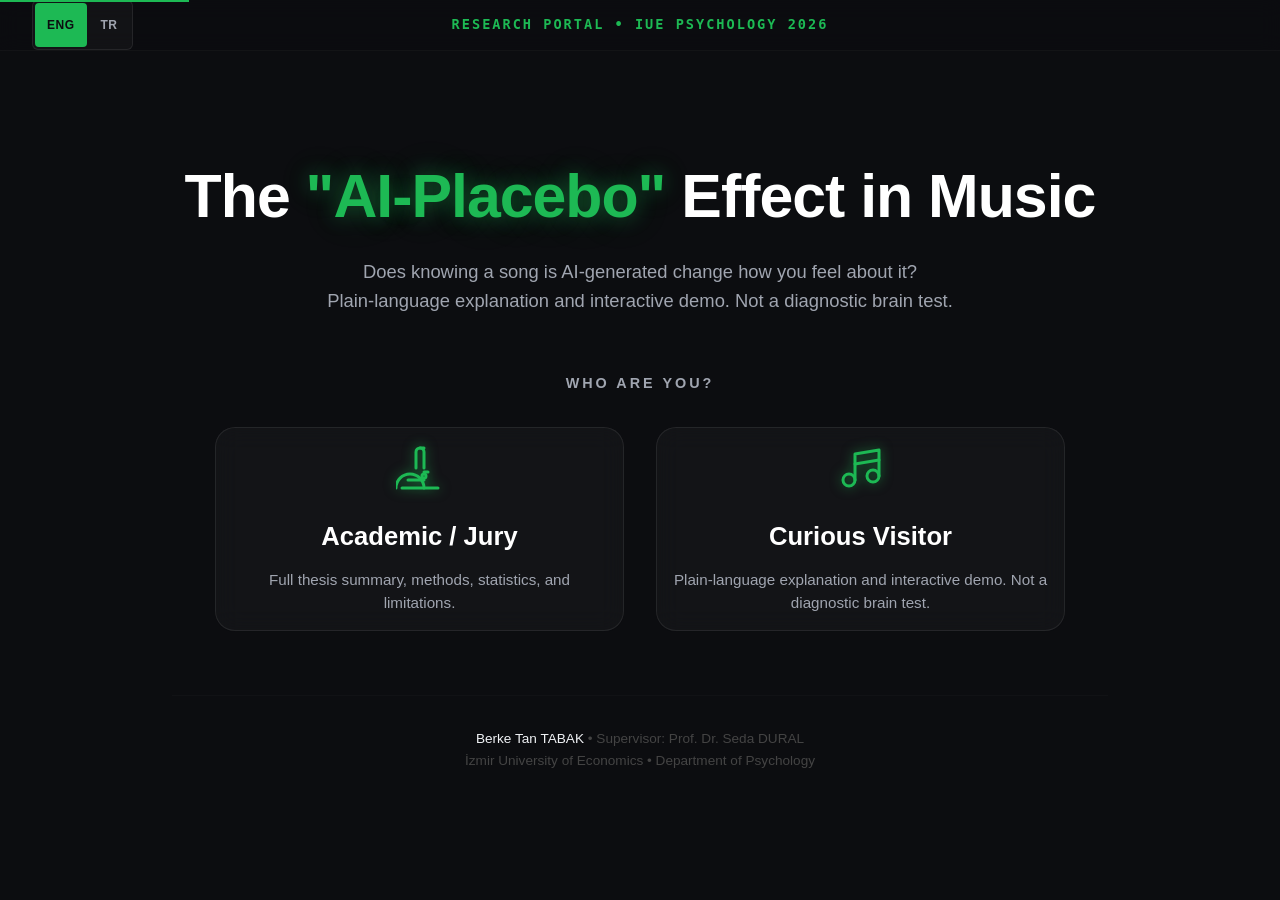
==== index.html @ 13ac05ab "Fix CSP violations and ensure mobile compatibility" ====
<!DOCTYPE html>
<html lang="en">

<head>
    <meta charset="UTF-8">
    <meta name="viewport" content="width=device-width, initial-scale=1.0, maximum-scale=5.0">
    <meta http-equiv="X-UA-Compatible" content="ie=edge">
    <title>Neuro-Cognitive Dynamics of AI Attribution in Music</title>
    <link rel="stylesheet" href="styles.css?v=2.0">
    <link rel="preload" href="/assets/fonts/outfit-900-latin.woff2?v=2" as="font" type="font/woff2" crossorigin>
    <link rel="preload" href="/assets/fonts/inter-400-latin.woff2?v=2" as="font" type="font/woff2" crossorigin>
    <script src="/assets/vendor/chart.umd.js?v=1.6" defer></script>

    <!-- SEO and Social Meta Tags -->
    <meta name="description" content="An interactive exploration of the AI-Placebo effect in music perception. Discover how source attribution biases evaluation using fNIRS and behavioral data.">
    <link rel="canonical" href="https://ai-placebo-poster.vercel.app/">
    
    <!-- Open Graph -->
    <meta property="og:type" content="article">
    <meta property="og:title" content="Neuro-Cognitive Dynamics of AI Attribution in Music">
    <meta property="og:description" content="An interactive exploration of the AI-Placebo effect in music perception. Discover how source attribution biases evaluation using fNIRS and behavioral data.">
    <meta property="og:url" content="https://ai-placebo-poster.vercel.app/">
    <meta property="og:image" content="https://ai-placebo-poster.vercel.app/assets/og-image.png">
    <meta property="og:site_name" content="AI-Placebo Effect">
    <meta property="og:locale" content="en_US">
    <meta property="og:locale:alternate" content="tr_TR">
    
    <!-- Twitter -->
    <meta name="twitter:card" content="summary_large_image">
    <meta name="twitter:title" content="Neuro-Cognitive Dynamics of AI Attribution in Music">
    <meta name="twitter:description" content="An interactive exploration of the AI-Placebo effect in music perception. Discover how source attribution biases evaluation using fNIRS and behavioral data.">
    <meta name="twitter:image" content="https://ai-placebo-poster.vercel.app/assets/og-image.png">
    
    <!-- Theme & Author -->
    <meta name="theme-color" content="#0f1115">
    <meta name="author" content="Berke Tan Tabak">
    
    <!-- Icons & Manifest -->
    <link rel="icon" href="/favicon.ico" sizes="any">
    <link rel="icon" href="/icon-32.png" type="image/png" sizes="32x32">
    <link rel="apple-touch-icon" href="/apple-touch-icon.png">
    <link rel="manifest" href="/manifest.json">
    
    <!-- JSON-LD Structured Data -->
    <script type="application/ld+json">
    {
      "@context": "https://schema.org",
      "@type": "ScholarlyArticle",
      "headline": "Neuro-Cognitive Dynamics of AI Attribution in Music Perception",
      "author": {
        "@type": "Person",
        "name": "Berke Tan Tabak",
        "affiliation": {
          "@type": "Organization",
          "name": "İzmir University of Economics"
        }
      },
      "keywords": "fNIRS, algorithmic aversion, source attribution, prefrontal cortex, cultural essentialism, music perception, placebo effect",
      "abstract": "Generative-AI music systems now match human composers on surface acoustic features, yet listeners systematically devalue music attributed to AI. The present study combines functional near-infrared spectroscopy (fNIRS) with subjective rating measures to isolate the contribution of source labeling from actual acoustic content."
    }
    </script>
</head>

<body>
    <a href="#main-poster" class="skip-link" data-i18n="skip-link">Skip to main content</a>
    <!-- ROLE SELECTION OVERLAY -->
    <div class="role-overlay active" id="roleOverlay" role="dialog" aria-modal="true" aria-labelledby="role-title">
        <header class="landing-header">
            <div class="landing-header-center" id="role-title" data-i18n="portal-badge">RESEARCH PORTAL &bull; IUE PSYCHOLOGY 2026</div>
            <div class="lang-switcher" id="langSwitcher" role="group" aria-label="Language">
                <button class="lang-btn active" id="lang-en" data-action="setLanguage" data-arg="en" aria-pressed="true">ENG</button>
                <button class="lang-btn" id="lang-tr" data-action="setLanguage" data-arg="tr" aria-pressed="false">TR</button>
            </div>
        </header>
        <div class="role-container">
            <h1 class="landing-title" data-i18n="landing-title">The <span class="accent">"AI-Placebo"</span> Effect in Music</h1>
            
            <p class="landing-sub" data-i18n="landing-sub">Does knowing a song is AI-generated change how you feel about it?<br>
            Explore the neuroscience behind music perception and label bias.</p>

            <div class="who-are-you" data-i18n="who-are-you">WHO ARE YOU?</div>

            <div class="role-cards">
                <div class="role-card" role="button" tabindex="0" data-action="selectRole" data-arg="academic">
                    <div class="role-icon">
                        <svg class="role-svg-icon" viewBox="0 0 24 24" fill="none" stroke="currentColor" stroke-width="1.5" stroke-linecap="round" stroke-linejoin="round">
                            <path d="M6 18h8" />
                            <path d="M3 22h18" />
                            <path d="M14 22a7 7 0 1 0-14 0" />
                            <circle cx="14" cy="16" r="1" />
                            <path d="M14 14h2" />
                            <path d="M14 12V4a2 2 0 1 0-4 0v8" />
                            <path d="M12 2h2" />
                        </svg>
                    </div>
                    <h2 data-i18n="role-academic-title">Academic / Jury</h2>
                    <p data-i18n="role-academic-desc">fNIRS preprocessing, LME modeling, Right PFC dynamics, and statistical evidence.</p>
                </div>
                <div class="role-card" role="button" tabindex="0" data-action="selectRole" data-arg="visitor">
                    <div class="role-icon">
                        <svg class="role-svg-icon" viewBox="0 0 24 24" fill="none" stroke="currentColor" stroke-width="1.5" stroke-linecap="round" stroke-linejoin="round">
                            <path d="M9 18V5l12-2v13" />
                            <circle cx="6" cy="18" r="3" />
                            <circle cx="18" cy="16" r="3" />
                            <path d="M9 10l12-2" />
                        </svg>
                    </div>
                    <h2 data-i18n="role-visitor-title">Curious Visitor</h2>
                    <p data-i18n="role-visitor-desc">Plain-language explanation of how AI labels change music ratings. Not a diagnostic brain test.</p>
                </div>
            </div>
            <div class="landing-footer">
                <a href="mailto:berke.tan.tabak@gmail.com" class="footer-email-link">Berke Tan TABAK</a> &bull; <span data-i18n="supervisor">Supervisor: Prof. Dr. Seda DURAL</span><br>
                <span data-i18n="institution">İzmir University of Economics &bull; Department of Psychology</span>
            </div>
        </div>
    </div>



    <div class="poster-container" id="main-poster">
        <button class="exit-poster-btn" data-action="backToLanding" data-i18n-title="btn-close-title" title="Close">
            <svg width="20" height="20" viewBox="0 0 24 24" fill="none" stroke="currentColor" stroke-width="2.5"
                stroke-linecap="round" stroke-linejoin="round">
                <line x1="18" y1="6" x2="6" y2="18"></line>
                <line x1="6" y1="6" x2="18" y2="18"></line>
            </svg>
            <span data-i18n="btn-kapat">CLOSE</span>
        </button>

        <header class="poster-header">
            <div class="header-top-bar u-d-jc-w-mb">
                <div class="logo-area u-fw-fs-ls">
                    <span class="accent">AI</span>-PLACEBO
                </div>
                <div class="header-controls u-d-g-ai">
                    <div class="lang-switcher u-mr">
                        <button class="lang-btn active" data-action="setLanguage" data-arg="en">ENG</button>
                        <button class="lang-btn" data-action="setLanguage" data-arg="tr">TR</button>
                    </div>
                    <div data-action="togglePath" class="path-toggle u-b-br-p-d" role="button" tabindex="0">
                        <span data-i18n="toggle-academic" class="toggle-option academic-option u-p-br-fs-fw">Academic</span>
                        <span data-i18n="toggle-visitor" class="toggle-option visitor-option u-p-br-fs-fw">Visitor</span>
                    </div>
                </div>
            </div>
            <div class="header-content academic-only">
                <div class="institution" data-i18n="institution">İZMİR UNIVERSITY OF ECONOMICS &bull; PSYCHOLOGY 2026</div>
                <h1 class="main-title" data-i18n="poster-main-title">Neuro-Cognitive Dynamics of<br><span class="accent">AI Attribution</span> in Music Perception</h1>
            </div>
        </header>

        <div class="poster-main">
            <!-- LEFT COLUMN -->
            <section class="col-left">


                <!-- VISITOR B1: Landing -->
                <div class="card visitor-only u-ta-b-bc-p">
                    <h2 data-i18n="v-b1-title" class="hero-slogan u-fs-mb-lh">Can you trust your ears? 🎧</h2>
                    <p data-i18n="v-b1-sub" class="hero-sub u-m-fs-clr">Scan to experience the experiment, view full results, and explore the analysis logic.</p>
                    <p class="u-fs-lh-clr-mb-1">
                        <span data-i18n='v-b1-desc'>Imagine someone plays you a beautiful song. They tell you it was written by AI. </span> 
                    </p>
                    <button data-action="openExperienceModal" class="dene-btn u-m">
                        <span class="dene-pulse"></span>
                        <span data-i18n='v-b1-btn'>🎧 TRY THE STUDY YOURSELF</span>
                    </button>
                </div>

                <!-- ACADEMIC: Try Experience (from visitor landing) -->
                <div class="card academic-only last-card-academic u-ta-b-bc-p">
                    <h2 data-i18n="v-b1-title" class="hero-slogan u-fs-mb-lh">Can you trust your ears? 🎧</h2>
                    <p data-i18n="v-b1-sub" class="hero-sub u-m-fs-clr">Scan to experience the experiment, view full results, and explore the analysis logic.</p>
                    <button data-action="openExperienceModal" class="dene-btn u-m">
                        <span class="dene-pulse"></span>
                        <span data-i18n='v-b1-btn'>🎧 TRY THE STUDY YOURSELF</span>
                    </button>
                </div>
                <!-- ACADEMIC: Abstract -->
                <div class="card academic-only last-card-academic">
                    <h2 data-i18n="a-abstract-title">Abstract</h2>
                    <p class="u-fs-lh-ta-clr" data-i18n="a-abstract-text">
                        Generative-AI music systems now match human composers on surface acoustic features, yet listeners systematically devalue music attributed to AI. The neural mechanisms of this attribution bias, and how they interact with culturally rooted musical genres, remain underspecified. The present study combines functional near-infrared spectroscopy (fNIRS) with subjective rating measures to isolate the contribution of source labeling from actual acoustic content. A within-subjects 2 × 2 × 3 factorial design (N = 30 behavioral, n = 13 fNIRS retained) crossed Label (AI/Human) × Producer (AI/Human) × Genre (Arabesque/Blues/Electronic). Participants rated 12 musical excerpts on Emotional Investment, Authenticity, Trust, Liking, and Quality (7-point Likert) while prefrontal cortex hemodynamics were recorded. Results revealed a selective AI-attribution penalty: Human-labeled music received higher Authenticity (η²p = .285), Emotional Investment (η²p = .276), and Quality (η²p = .227) ratings, while Liking remained unaffected (p = .270). The label-by-genre interaction was the largest effect for Trust (η²p = .339), with Arabesque showing the steepest AI penalty (Δ = −1.14) and Electronic exhibiting a reversal (Δ = +1.32; AI label increased trust). fNIRS results showed a tentative right-lateralized pattern: AI-labeled trials produced a higher Right PFC HbO2 peak than Human-labeled trials at the participant level as a trend, with a secondary trial-level LME sensitivity model showing a similar direction. Because only 13 participants were retained after quality control, neural findings are interpreted as exploratory. Findings reframe algorithmic aversion as a culturally moderated phenomenon with detectable neural signatures, supporting genre-AI fit expectation accounts.
                    </p>
                    <p class="u-fs-clr-mt" data-i18n="a-abstract-keywords">
                        <strong>Keywords:</strong> fNIRS, algorithmic aversion, source attribution, prefrontal cortex, cultural essentialism, music perception, placebo effect
                    </p>
                </div>

                <!-- ACADEMIC: Method -->
                <div class="card academic-only last-card-academic">
                    <h2 data-i18n='a-method-title'>Method</h2>
                    <div class="u-fs-lh-clr">
                        <p class="u-mb"><strong class="u-text-white" data-i18n="a-method-p-label">Participants:</strong> <span data-i18n="a-method-p-desc">Participants were 30 Turkish university students aged 18–25 years (13 female, 17 male), recruited through convenience sampling. All reported normal hearing and no neurological diagnosis. Twenty-two participants completed fNIRS recording. After quality control, 13 participants were retained for exploratory fNIRS analyses.</span></p>
                        <p class="u-mb"><strong class="u-text-white" data-i18n="a-method-s-label">Stimuli & Design:</strong> <span data-i18n="a-method-s-desc">12 excerpts (25s) across Arabesque, Blues, Electronic. 2 Human-composed, 2 AI-generated (Suno v5) per genre. Within-subjects 2×2×3 factorial (Label × Producer × Genre).</span></p>
                        <p class="u-mb"><strong class="u-text-white" data-i18n="a-method-pr-label">Procedure:</strong> <span data-i18n="a-method-pr-desc">Each trial began with an unlabeled music excerpt. After 10 seconds, a source label appeared: AI-Generated or Human-Composed. The excerpt continued until 25 seconds. Participants then rated the excerpt on five 7-point Likert scales: Liking, Quality, Trust, Authenticity, and Emotional Investment. A 10-second fixation interval followed each trial.</span></p>
                        <p class="u-mb"><strong class="u-text-white" data-i18n="a-method-m-label">Measures:</strong> <span data-i18n="a-method-m-desc">Behavioral DVs were Liking, Quality, Trust, Authenticity, and Emotional Investment. fNIRS HbO/HbR signals were inspected; inferential analyses focused on HbO2 Peak as the primary neural metric.</span></p>
                        <p><strong class="u-text-white" data-i18n="a-method-pl-label">Preprocessing Pipeline:</strong> <span data-i18n="a-method-pl-desc">fNIRS preprocessing used raw .oxy HbO/HbR files, participant/file quality control, a 4th-order zero-phase Butterworth band-pass filter (0.01–0.2 Hz), local baseline correction using −10 to 0 s before label reveal, and a 4–15 s post-label HRF response window. ROI-level HbO2 peak values were extracted for Right and Left PFC.</span></p>
                    </div>
                    
                    <div class="u-mt-fs-lh-clr">
                        <p class="u-mb" data-i18n="a-method-fnirs-lit">
                            fNIRS preprocessing followed a transparent, literature-informed workflow. Raw .oxy files were inspected for oxygenated and deoxygenated hemoglobin signals (HbO/HbO2 and HbR/Deoxy). Participant and file quality control was applied before inferential analysis. Retained signals were filtered with a 4th-order zero-phase Butterworth band-pass filter from 0.01 to 0.2 Hz to attenuate slow drift and high-frequency physiological/instrumental noise while preserving task-related hemodynamic fluctuations. A local trial-level baseline was computed from the −10 to 0 s interval before label reveal and subtracted from the post-label response. HbO2 Peak was then extracted from a 4–15 s post-label HRF response window for Right and Left PFC ROIs. This window was selected as a literature-informed sensitivity window to capture the delayed hemodynamic response after label onset. Because the retained fNIRS sample was small (n = 13), all neural analyses are reported as exploratory.
                        </p>
                        
                        <details class="u-mb-b-p-br">
                            <summary class="u-c-clr-fw" data-i18n="a-method-q1">Why HbO2 as the primary metric?</summary>
                            <p class="u-mt-pl-bl" data-i18n="a-method-a1">Both HbO/HbO2 and HbR/Deoxy were inspected. Inferential analyses focused on HbO2 Peak because HbO is commonly used in task-based fNIRS and typically shows stronger task-related response amplitude, while HbR was treated as a complementary signal.</p>
                        </details>
                        
                        <details class="u-mb-b-p-br">
                            <summary class="u-c-clr-fw" data-i18n="a-method-q2">Why 0.01–0.2 Hz filtering?</summary>
                            <p class="u-mt-pl-bl" data-i18n="a-method-a2">This band-pass range is commonly used to reduce very slow drift and higher-frequency physiological/instrumental noise while retaining task-related hemodynamic fluctuations.</p>
                        </details>
                        
                        <details class="u-mb-b-p-br">
                            <summary class="u-c-clr-fw" data-i18n="a-method-q3">Why local baseline −10–0 s?</summary>
                            <p class="u-mt-pl-bl" data-i18n="a-method-a3">A local pre-label baseline controls for trial-to-trial drift and captures the participant’s hemodynamic state immediately before the source label appears.</p>
                        </details>
                        
                        <details class="u-mb-b-p-br">
                            <summary class="u-c-clr-fw" data-i18n="a-method-q4">Why 4–15 s HRF window?</summary>
                            <p class="u-mt-pl-bl" data-i18n="a-method-a4">fNIRS hemodynamic responses are delayed relative to stimulus onset. The 4–15 s window was used as a literature-informed sensitivity window to capture the expected rise and peak response after label reveal. It should be reported as exploratory/sensitivity analysis, not as a universal standard.</p>
                        </details>
                    </div>

                    <!-- <div class="download-badges academic-only u-mt-1">
                        <a href="https://github.com/berketanboom/ai-placebo-poster/blob/main/data.csv" target="_blank" rel="noopener" class="dl-badge" data-i18n="raw-data">📄 Raw Data (.csv)</a>
                        <a href="https://github.com/berketanboom/ai-placebo-poster/blob/main/analysis.py" target="_blank" rel="noopener" class="dl-badge" data-i18n="python-script">🐍 Python Script</a>
                        <a href="https://github.com/berketanboom/ai-placebo-poster/blob/main/spss_output.pdf" target="_blank" rel="noopener" class="dl-badge" data-i18n="spss-output">📊 SPSS Output</a>
                    </div> -->
                </div>

                <!-- VISITOR B2: What We Wondered -->
                <div class="card visitor-only last-card-visitor">
                    <h2 data-i18n='v-b2-title'>What We Wondered</h2>
                    <div class="u-mb-1">
                        <h3 class="u-clr-mb-fs-2"><span data-i18n='v-b2-q1'>1. Does the label trick us?</span></h3>
                        <p class="u-fs-clr-2"><span data-i18n='v-b2-a1'>We wondered: if we tell people a song is 'AI-made' or 'Human-made' — but it's actually the same song — would they rate it differently? Spoiler: yes.</span></p>
                    </div>
                    <div class="u-mb-1">
                        <h3 class="u-clr-mb-fs-2"><span data-i18n='v-b2-q2'>2. Does it depend on the music?</span></h3>
                        <p class="u-fs-clr-2"><span data-i18n='v-b2-a2'>Turkish Arabesque feels emotional. Electronic music feels modern. Maybe people forgive AI for making Electronic but not Arabesque? We were right.</span></p>
                    </div>
                    <div>
                        <h3 class="u-clr-mb-fs-2"><span data-i18n='v-b2-q3'>3. Can we see it in the brain?</span></h3>
                        <p class="u-fs-clr-2"><span data-i18n='v-b2-a3'>We used a special light-based brain scanner to watch what happens when people see the word 'AI'. The brain works harder, like it's saying 'wait, is this real?'</span></p>
                    </div>
                </div>
            </section>

            <!-- CENTER COLUMN -->
            <section class="col-center">

                <!-- ACADEMIC: Results & Exploratory -->
                <div class="card academic-only">
                    <h2 data-i18n='a-results-title'>Neural Results</h2>
                    <div class="insight-panel glass-panel u-fd-ai-jc-ta">
                        <div class="u-d-ai-g">
                            <span class="insight-label" data-i18n="a-results-insight-label">"AI" LABEL</span>
                            <span class="insight-arrow">↑</span>
                            <span class="insight-value" data-i18n="a-results-insight-value">Right PFC Peak HbO2</span>
                        </div>
                        <div class="u-mt-fs-clr" data-i18n="a-results-insight-desc">
                            AI labels showed a tentative right-PFC trend, while Left PFC showed no corresponding effect. This pattern suggests possible right-lateralized source-evaluation demand, but remains exploratory due to the small retained fNIRS sample (n = 13).<br>
                            <span class="u-fs-ff">Right PFC Peak HbO2 (µM): AI [0.247], Human [0.193]</span>
                        </div>
                    </div>
                    <div class="chart-container main-chart u-mt-1">
                        <canvas id="heroChart" role="img" aria-label="Right PFC Peak HbO comparison"></canvas>
<div class="visually-hidden">Right PFC HbO peak: AI Label 0.247 µM, Human Label 0.193 µM.</div>
                    </div>
                    
                    <h3 class="u-mt-fs-bb-pb"><span data-i18n='a-explore-title'>Exploratory Findings</span></h3>
                    
                    <ul class="u-fs-lh-clr-pl">
                        <li class="u-mb-0-5">Yücel et al. (2021) for fNIRS reporting best practices</li>
                        <li class="u-mb-0-5">Pinti et al. (2019) for transparent preprocessing/reporting of fNIRS pipelines</li>
                        <li class="u-mb-0-5">Hocke et al. (2018) for common fNIRS filtering practices</li>
                        <li class="u-mb-0-5">Brigadoi et al. (2014) for motion artifacts and preprocessing concerns</li>
                        <li class="u-mb-0-5">Fishburn et al. (2014) for HbO sensitivity in cognitive/task-based fNIRS</li>
                        <li class="u-mb-0-5">Holper et al. (2022) for PFC/fNIRS relevance to trust/source evaluation contexts</li>
                        <li class="u-mb-0-5">Zhang et al. (2025) for AI-label evaluative bias/neural context if already used in the thesis/poster</li>
                    </ul>

                </div>

                
                <!-- ACADEMIC: Exploratory Behavioral Findings -->
                <div class="card academic-only">
                    <h2 data-i18n="a-explore-beh-title">Exploratory Behavioral Findings</h2>
                    <p class="u-fs-lh-mb-clr" data-i18n="a-explore-beh-subtitle">
                        Beyond the main label effects, the behavioral data suggested several genre- and dimension-specific patterns.
                    </p>
                    
                    <h3 class="u-clr-mb-fs-1" data-i18n="a-explore-beh-1-title">1. Trust was the most label-sensitive judgment</h3>
                    <p class="u-fs-clr-mb-2" data-i18n="a-explore-beh-1-text">
                        Among the rating dimensions, Trust appeared especially sensitive to source labeling. AI labels reduced trust more strongly than basic liking, suggesting that AI attribution primarily affects perceived agency and reliability rather than simple enjoyment. Trust showed a strong label-related effect, η²p = .339, p < .001.
                    </p>
 
                    <h3 class="u-clr-mb-fs-1" data-i18n="a-explore-beh-2-title">2. The AI penalty was selective, not global</h3>
                    <p class="u-fs-clr-mb-2" data-i18n="a-explore-beh-2-text">
                        Participants did not simply dislike AI-labeled music across all dimensions. The AI label mainly affected higher-order judgments such as Trust, Authenticity, Quality, and Emotional Investment, while Liking was comparatively more preserved.
                    </p>

                    <h3 class="u-clr-mb-fs-1" data-i18n="a-explore-beh-3-title">3. Genre changed the meaning of the AI label</h3>
                    <p class="u-fs-clr-mb-2" data-i18n="a-explore-beh-3-text">
                        The effect of the AI label depended on genre. Arabesque showed a stronger AI-label penalty, Blues appeared more label-invariant or weaker, and Electronic music showed a weaker or partially reversed AI penalty, consistent with genre-label congruency. Trust (Human − AI): Arabesque +1.14, Blues +0.10, Electronic −1.32. This suggests that AI attribution is not a universal bias; it depends on whether the label fits the cultural and acoustic expectations of the genre.
                    </p>

                    <h3 class="u-clr-mb-fs-1" data-i18n="a-explore-beh-4-title">4. Arabesque showed cultural sensitivity to AI labeling</h3>
                    <p class="u-fs-clr-mb-2" data-i18n="a-explore-beh-4-text">
                        Arabesque appeared especially sensitive to AI labeling. Because it is culturally and emotionally loaded, the AI label may have conflicted with expectations of human expression, lived experience, and cultural authenticity.
                    </p>

                    <h3 class="u-clr-mb-fs-1" data-i18n="a-explore-beh-5-title">5. Electronic music showed possible label congruency</h3>
                    <p class="u-fs-clr-mb-2" data-i18n="a-explore-beh-5-text">
                        Electronic music showed a weaker or partially reversed AI penalty. This may reflect genre-label congruency: listeners may perceive algorithmic or technological production as more compatible with electronic music than with culturally rooted acoustic genres.
                    </p>

                    <h3 class="u-clr-mb-fs-1" data-i18n="a-explore-beh-6-title">6. Actual producer and displayed label came apart</h3>
                    <p class="u-fs-clr-mb-2" data-i18n="a-explore-beh-6-text">
                        The design separated what the track actually was from what participants were told it was. This allowed the study to test whether evaluation followed the sound itself or the source attribution attached to it. The displayed source label was manipulated independently of actual producer.
                    </p>

                    <h3 class="u-clr-mb-fs-1" data-i18n="a-explore-beh-7-title">7. Liking and authenticity dissociated</h3>
                    <p class="u-fs-clr-mb-2" data-i18n="a-explore-beh-7-text">
                        One of the most important behavioral patterns was the dissociation between liking and authenticity. Participants could still like a piece of music while rating it as less authentic, less trustworthy, or less emotionally meaningful when it carried an AI label. This suggests that AI-label bias targets perceived human intention more than immediate pleasure.
                    </p>
                </div>

                <!-- ACADEMIC: References -->
                <div class="card academic-only">
                    <h2 data-i18n='a-references-title'>References</h2>
                    <ul class="u-fs-lh-clr-pl">
                        <li class="u-mb-0-5">Agbangla, N. F. et al. (2022). HRF window standards in fNIRS.</li>
                        <li class="u-mb-0-5">Bhatt, M. et al. (2020). Scalp Coupling Index Methodology.</li>
                        <li class="u-mb-0-5">Dietvorst, B. J. et al. (2015). Overcoming algorithmic aversion.</li>
                        <li class="u-mb-0-5">Pollonini, L. et al. (2014). SCI evaluation in continuous-wave fNIRS.</li>
                        <li>Shank, D. B. et al. (2023). Source attribution in AI art.</li>
                    </ul>
                    <a href="sources.html" class="u-d-p-b-b" data-i18n="full-bibliography">📚 Full Bibliography</a>
                </div>




                <!-- VISITOR B3: What We Found -->
                <div class="card visitor-only">
                    <h2 data-i18n='v-b3-title'>What We Found</h2>
                    <div class="u-mb-1">
                        <h3 class="u-fs"><span data-i18n='v-b3-1'>🎵 People don't dislike AI music</span></h3>
                        <p class="u-fs-clr-2"><span data-i18n='v-b3-1d'>Listeners enjoyed AI-labeled music just as much. But they said it felt less 'authentic' and 'soulful' — even when it was the exact same song. The label changes what we believe, not what we feel.</span></p>
                    </div>
                    <div class="u-mb-1">
                        <h3 class="u-fs"><span data-i18n='v-b3-2'>🇹🇷 Arabesque protects itself</span></h3>
                        <p class="u-fs-clr-2"><span data-i18n='v-b3-2d'>When we slapped an 'AI' label on Arabesque, people punished it hardest. It feels like a betrayal of something cultural and human.</span></p>
                    </div>
                    <div class="u-mb-1">
                        <h3 class="u-fs"><span data-i18n='v-b3-3'>🤖 Electronic music does the opposite</span></h3>
                        <p class="u-fs-clr-2"><span data-i18n='v-b3-3d'>In Electronic music, the 'AI' label actually INCREASED trust. People expected AI to make electronic music, so it made sense.</span></p>
                    </div>
                    <div class="u-mb-1">
                        <h3 class="u-fs"><span data-i18n='v-b3-4'>🧠 Preliminary fNIRS pattern</span></h3>
                        <p class="u-fs-clr-2"><span data-i18n='v-b3-4d'>The moment you see the 'AI' word, the right side of your prefrontal cortex showed a higher HbO2 response pattern — like you're switching into critical-thinking mode.</span></p>
                    </div>
                    <div>
                        <h3 class="u-fs"><span data-i18n='v-b3-5'>🎭 The label is powerful</span></h3>
                        <p class="u-fs-clr-2"><span data-i18n='v-b3-5d'>Across all genres, the source label was the biggest factor in how people rated the music. The actual quality of the music almost didn't matter.</span></p>
                    </div>
                </div>

                
                <!-- VISITOR B5: What Else Did We Notice -->
                <div class="card visitor-only">
                    <h2 data-i18n="v-what-else-title">What Else Did We Notice?</h2>
                    <p class="u-fs-lh-clr-mb-2" data-i18n="v-what-else-subtitle">
                        The biggest surprise was that people did not simply dislike AI music. Instead, the AI label changed specific judgments. People were more likely to question whether the music felt trustworthy, authentic, high-quality, or emotionally meaningful. Liking was more protected.
                    </p>
                    <div class="u-mb-1">
                        <h3 class="u-fs-clr-1"><span data-i18n="v-what-else-1-title">Trust changed most</span></h3>
                        <p class="u-fs-clr-2"><span data-i18n="v-what-else-1-text">AI labels mainly affected whether people trusted the music as meaningful or reliable.</span></p>
                    </div>
                    <div class="u-mb-1">
                        <h3 class="u-fs-clr-1"><span data-i18n="v-what-else-2-title">Genre mattered</span></h3>
                        <p class="u-fs-clr-2"><span data-i18n="v-what-else-2-text">Arabesque was more sensitive to AI labeling, while Electronic music sometimes made the AI label feel more fitting.</span></p>
                    </div>
                    <div class="u-mb-1">
                        <h3 class="u-fs-clr-1"><span data-i18n="v-what-else-3-title">Liking is not the whole story</span></h3>
                        <p class="u-fs-clr-2"><span data-i18n="v-what-else-3-text">People can enjoy a song while still judging it as less authentic or less emotionally human.</span></p>
                    </div>
                    <p class="u-fs-fs-clr" data-i18n="v-what-else-disclaimer">
                        These are behavioral patterns from the study sample. They do not mean every listener reacts the same way.
                    </p>
                </div>

                <!-- VISITOR B4: How We Did It -->
                <div class="card visitor-only last-card-visitor">
                    <h2 data-i18n='v-b4-title'>How We Did It</h2>
                    <div class="timeline u-mt-1">
                        <div class="tl-item"><span class="tl-time u-w-ta-1">🎧</span><span class="tl-desc"><span data-i18n='v-b4-1'>We invited 30 university students to wear a special headband</span></span></div>
                        <div class="tl-item"><span class="tl-time u-w-ta-1">🎵</span><span class="tl-desc"><span data-i18n='v-b4-2'>They listened to 12 short songs (Arabesque, Blues, Electronic)</span></span></div>
                        <div class="tl-item"><span class="tl-time u-w-ta-1">🏷️</span><span class="tl-desc"><span data-i18n='v-b4-3'>Each song got labeled "AI-Made" or "Human-Made" — sometimes truthfully, sometimes lying!</span></span></div>
                        <div class="tl-item"><span class="tl-time u-w-ta-1">⭐</span><span class="tl-desc"><span data-i18n='v-b4-4'>They rated each song on feelings: how authentic, trustworthy, and good</span></span></div>
                        <div class="tl-item"><span class="tl-time u-w-ta-1">🧠</span><span class="tl-desc"><span data-i18n='v-b4-5'>The headband used safe light beams to watch their brains while they decided</span></span></div>
                    </div>
                </div>
            </section>

            <!-- RIGHT COLUMN -->
            <section class="col-right">
                <!-- ACADEMIC: Discussion & <span data-i18n='a-limits-title'>Limitations</span> -->
                <div class="card academic-only">
                    <h2 data-i18n='a-discussion-title'>Discussion</h2>
                    <p class="u-fs-lh-mb-clr" data-i18n="a-discussion-text">
                        Our data suggests that human perception of art is heavily mediated by mental models held about the creator. The AI label acts as a 'distrust cue', increasing evaluative effort in the right prefrontal cortex. The Trust reversal in Electronic music specifically highlights that algorithmic aversion is not uniform, but heavily dependent on genre-AI fit expectations.
                    </p>
                    <h3 class="u-fs-bb-pb-mb"><span data-i18n='a-limits-title'>Limitations</span></h3>
                    <ol class="u-fs-lh-pl-clr">
                        <li class="u-mb-0-5" data-i18n="a-limit-1">This study was NOT pre-registered.</li>
                        <li class="u-mb-0-5" data-i18n="a-limit-2">fNIRS sample size (n=13) limits statistical power. Neural findings are exploratory.</li>
                        <li class="u-mb-0-5" data-i18n="a-limit-3">One-tailed tests used for directional neural hypotheses.</li>
                        <li class="u-mb-0-5" data-i18n="a-limit-4">Belief in stated source was inferred rather than assessed per trial.</li>
                        <li class="u-mb-0-5" data-i18n="a-limit-5">Sample restricted to Turkish university students.</li>
                        <li data-i18n="a-limit-6">2 Hz fNIRS sampling constrained cardiac-band SCI computation.</li>
                    </ol>
                </div>

                <!-- ACADEMIC: fNIRS Analysis Logic & Literature Basis -->
                <div class="card academic-only">
                    <h2 data-i18n="a-materials-title">fNIRS Analysis Logic & Literature Basis</h2>
                    <p class="u-fs-lh-clr-mb">
                        <span data-i18n="a-materials-intro">This section explains the logic behind the fNIRS preprocessing and analysis choices. It is included for transparency and methodological clarity; no analysis scripts are provided on this website. The fNIRS results remain exploratory.</span>
                    </p>

                    <h3 class="u-fs-bb-pb-mb-1" data-i18n="a-materials-qa1-t">A. What was analyzed?</h3>
                    <p class="u-fs-lh-clr-1">
                        <span data-i18n="a-materials-qa1-a">Raw fNIRS exports were inspected for oxygenated and deoxygenated hemoglobin signals (HbO/HbO2 and HbR/Deoxy). The primary neural summary focused on HbO2 Peak in Right and Left PFC ROIs because HbO is commonly used in task-based fNIRS and often shows stronger task-related response amplitude.</span>
                    </p>

                    <h3 class="u-fs-bb-pb-mb-1" data-i18n="a-materials-qa2-t">B. How was the signal cleaned?</h3>
                    <p class="u-fs-lh-clr-1">
                        <span data-i18n="a-materials-qa2-a">Signals were filtered using a 4th-order zero-phase Butterworth band-pass filter from 0.01 to 0.2 Hz to reduce slow drift and higher-frequency physiological/instrumental noise while preserving task-related hemodynamic fluctuations.</span>
                    </p>

                    <h3 class="u-fs-bb-pb-mb-1" data-i18n="a-materials-qa3-t">C. How was baseline handled?</h3>
                    <p class="u-fs-lh-clr-1">
                        <span data-i18n="a-materials-qa3-a">A local trial-level baseline was defined as the −10 to 0 s interval before label reveal. This local pre-label baseline captures the participant’s hemodynamic state immediately before the source attribution appears and helps control trial-to-trial drift.</span>
                    </p>

                    <h3 class="u-fs-bb-pb-mb-1" data-i18n="a-materials-qa4-t">D. How was the response quantified?</h3>
                    <p class="u-fs-lh-clr-1">
                        <span data-i18n="a-materials-qa4-a">After label reveal, HbO2 Peak was extracted from a literature-informed post-label HRF response window for each trial and ROI. The analysis focused on Right PFC and Left PFC to test whether the AI-label pattern was right-lateralized.</span>
                    </p>

                    <h3 class="u-fs-bb-pb-mb-1" data-i18n="a-materials-qa5-t">E. How were conditions compared?</h3>
                    <p class="u-fs-lh-clr-1">
                        <span data-i18n="a-materials-qa5-a">For each participant, AI-labeled and Human-labeled trials were averaged separately. AI − Human difference scores were tested at the participant level. The printed poster additionally reports a secondary trial-level LME sensitivity model with participant as a random intercept.</span>
                    </p>

                    <h3 class="u-fs-bb-pb-mb-1" data-i18n="a-materials-qa6-t">F. Why is this exploratory?</h3>
                    <p class="u-fs-lh-clr-1">
                        <span data-i18n="a-materials-qa6-a">The retained fNIRS sample was small (n = 13) and participant/channel exclusion was substantial. Therefore, fNIRS findings are interpreted as preliminary neural evidence and require replication. Behavioral findings from the full N = 30 sample are the stronger evidence in this thesis.</span>
                    </p>
                </div>


                <!-- VISITOR B6: Why This Matters -->
                <div class="card visitor-only last-card-visitor">
                    <h2 data-i18n='v-b6-title'>Why This Matters</h2>
                    <div class="u-mb-1">
                        <strong class="u-clr-d-mb"><span data-i18n='v-b6-1'>🎶 Music platforms have a problem:</span></strong>
                        <span class="u-clr-fs-lh-d"><span data-i18n='v-b6-1d'>Spotify, Apple Music, and others are filling up with AI-made music. When they start telling you (because of new laws), your favorite songs might suddenly feel different — even though they sound the same.</span></span>
                    </div>
                    <div class="u-mb-1">
                        <strong class="u-clr-d-mb"><span data-i18n='v-b6-2'>🌍 Your culture shapes what you trust:</span></strong>
                        <span class="u-clr-fs-lh-d"><span data-i18n='v-b6-2d'>The 'AI' label hurts more when it touches music tied to who you are. This isn't just about music — it's about anything cultural: art, writing, food, traditions.</span></span>
                    </div>
                    <div>
                        <strong class="u-clr-d-mb"><span data-i18n='v-b6-3'>🧬 Your brain has a built-in AI filter:</span></strong>
                        <span class="u-clr-fs-lh-d"><span data-i18n='v-b6-3d'>Without you knowing it, your brain reacts to the word 'AI' before you've even finished forming an opinion. This 'top-down' filtering shapes what you experience.</span></span>
                    </div>
                </div>
            </section>
        </div> <!-- Close poster-main -->

        <!-- ACADEMIC: Hypotheses & Results (Full Width) -->
        <div class="card academic-only full-width">
            <h2 data-i18n="a-hyp-title">Hypotheses & Results</h2>
            <div class="hypotheses-grid">
                <div class="hyp-item">
                    <strong class="u-clr-1" data-i18n="a-h1-label">H1 — Neural Source Expectancy [PARTIAL]</strong><br>
                    <em class="u-clr-2" data-i18n="a-h1-pred">Prediction: AI-labeled music will evoke greater HbO activation in prefrontal cortex than Human-labeled music.</em><br>
                    <em class="u-clr-2" data-i18n="a-h1-res">Result: Right PFC Peak HbO2: AI = 0.247 µM, Human = 0.193 µM, Δ = +0.055 µM. Paired t(12) = 1.60, p₁ = .068 (one-tailed). LME: β = 0.058, SE = 0.027, p₁ = .047.</em>
                </div>
                <div class="hyp-item">
                    <strong class="u-clr-1" data-i18n="a-h2-label">H2 — Behavioral Labeling Effect [CONFIRMED]</strong><br>
                    <em class="u-clr-2" data-i18n="a-h2-pred">Prediction: Human-labeled music will receive higher Authenticity, Quality, and Emotional Investment ratings.</em><br>
                    <em class="u-clr-2" data-i18n="a-h2-res">Results: EI: F(1,29) = 11.07, p = .002, η²p = .276. Auth: F(1,29) = 11.55, p = .002, η²p = .285. Quality: F(1,29) = 8.49, p = .007, η²p = .227.</em>
                </div>
                <div class="hyp-item">
                    <strong class="u-clr-1" data-i18n="a-h3-label">H3 — Placebo Mask [PARTIAL]</strong><br>
                    <em class="u-clr-2" data-i18n="a-h3-pred">Prediction: AI-generated music presented under Human label will receive higher ratings.</em><br>
                    <em class="u-clr-2" data-i18n="a-h3-res">Results: Emotional Investment: F(1,29) = 4.23, p = .049, η²p = .127.</em>
                </div>
                <div class="hyp-item">
                    <strong class="u-clr-1" data-i18n="a-h5-label">H5 — Genre Baseline [CONFIRMED]</strong><br>
                    <em class="u-clr-2" data-i18n="a-h5-pred">Prediction: Electronic music will receive lower Auth and EI ratings than Arabesque or Blues.</em><br>
                    <em class="u-clr-2" data-i18n="a-h5-res">Results: Auth F(2,58) = 11.81, p < .001. EI F(2,58) = 41.18, p < .001 (Largest single effect).</em>
                </div>
                <div class="hyp-item">
                    <strong class="u-clr-1" data-i18n="a-h6-label">H6 — Cultural Essentialism in Arabesque [CONFIRMED]</strong><br>
                    <em class="u-clr-2" data-i18n="a-h6-pred">Prediction: Arabesque will score highest under Human label but show largest AI penalty.</em><br>
                    <em class="u-clr-2" data-i18n="a-h6-res">Results: Label × Genre on EI: F(2,58) = 3.42, p = .039. AI penalty: ΔEI = −0.88.</em>
                </div>
                <div class="hyp-item">
                    <strong class="u-clr-1" data-i18n="a-h7-label">H7 — Acoustic Trust Gap [CONFIRMED with Reversal]</strong><br>
                    <em class="u-clr-2" data-i18n="a-h7-pred">Prediction: Trust gap (Human − AI) will be larger in acoustic genres than Electronic.</em><br>
                    <em class="u-clr-2" data-i18n="a-h7-res">Results: Label × Genre on Trust: F(2,58) = 14.86, p < .001. Arabesque +1.14. Electronic −1.32 (REVERSAL: AI label increased trust).</em>
                </div>
            </div>
        </div>

        <footer class="poster-footer u-d-fd-ai-jc">
            <!-- VISITOR FOOTER -->
            <div class="footer-col visitor-only u-w-ta">
                <p class="u-clr-fs-mb-3"><span data-i18n='v-footer-switch'>Want the full nerd version?</span> <a href="#" data-action="togglePath" class="u-clr-td" role="button" tabindex="0"><span data-i18n='v-footer-btn'>&rarr; Switch to Academic View</span></a></p>
                <p class="u-clr-fs"><span data-i18n='v-footer-feedback'>Have feedback or questions? &rarr;</span> <a href="mailto:berke.tan.tabak@gmail.com" class="u-clr-td"><span data-i18n='v-footer-email'>Email BERKE</span></a></p>
            </div>
        </footer>
    </div>

    <!-- EXPERIMENT OVERLAY -->
    <div class="exp-overlay" id="expOverlay">
        <button class="exp-close" data-action="closeExperience" data-i18n="btn-kapat">CLOSE</button>
        
        <div class="exp-content">
            <!-- STAGE 1: Intro -->
            <div class="exp-stage" id="stage1">
                <div class="exp-stage-inner">
                    <p class="exp-eyebrow" data-i18n="exp-eyebrow-start">EXPERIENCE THE EFFECT</p>
                    <h2 class="exp-title" data-i18n="exp-title-start">The AI-Placebo Quiz</h2>
                    <p class="exp-desc" data-i18n="exp-desc-start">Listen to 4 tracks. We will tell you if they are AI or Human. Rate them, and we will reveal the TRUTH at the end.</p>
                    
                    <div class="exp-genre-grid">
                        <button class="genre-btn" data-action="setGenre" data-arg="ara">
                            <span class="genre-icon">🎻</span>
                            <h3 class="genre-name" data-i18n="genre-ara-name">Arabesque</h3>
                            <p class="genre-sub" data-i18n="genre-ara-desc">Emotional Intensity</p>
                        </button>
                        <button class="genre-btn" data-action="setGenre" data-arg="blues">
                            <span class="genre-icon">🎸</span>
                            <h3 class="genre-name" data-i18n="genre-blues-name">Blues</h3>
                            <p class="genre-sub" data-i18n="genre-blues-desc">Melodic Aesthetics</p>
                        </button>
                        <button class="genre-btn" data-action="setGenre" data-arg="elec">
                            <span class="genre-icon">🎧</span>
                            <h3 class="genre-name" data-i18n="genre-elec-name">Electronic</h3>
                            <p class="genre-sub" data-i18n="genre-elec-desc">Technological Structure</p>
                        </button>
                    </div>
                </div>
            </div>

            <!-- STAGE 2: Listening -->
            <div id="stage2" class="exp-stage u-d">
                <div class="exp-stage-inner">
                    <p class="exp-eyebrow" id="quiz-progress" data-i18n="exp-parca">TRACK 1 / 4</p>
                    <h2 class="exp-title" id="quiz-label-title" aria-live="polite">Loading...</h2>
                    
                    <div class="exp-eq">
                        <div class="eq-bar"></div><div class="eq-bar"></div><div class="eq-bar"></div>
                        <div class="eq-bar"></div><div class="eq-bar"></div><div class="eq-bar"></div>
                        <div class="eq-bar"></div><div class="eq-bar"></div><div class="eq-bar"></div>
                    </div>

                    <div class="audio-control-panel u-m-d-fd-ai">
                        <button id="quizPlayBtn" data-action="toggleQuizAudio" class="quiz-play-btn u-b-clr-b-w">
                            <!-- Pause SVG by default -->
                            <svg id="playBtnIcon" width="24" height="24" viewBox="0 0 24 24" fill="currentColor">
                                <path d="M6 19h4V5H6v14zm8-14v14h4V5h-4z"/>
                            </svg>
                        </button>
                        <span id="quizAudioStatus" class="u-fs-clr-fw" data-i18n="audio-playing">Playing...</span>
                    </div>

                    <div class="survey-form" id="surveyForm">
                        <div class="survey-q">
                            <label data-i18n="exp-originality">1. How original did this track feel?</label>
                            <div class="likert-scale" id="q1">
                                <span data-action="selectLikert" data-arg="q1,1" role="radio" aria-checked="false" tabindex="0">1</span><span data-action="selectLikert" data-arg="q1,2" role="radio" aria-checked="false" tabindex="0">2</span><span data-action="selectLikert" data-arg="q1,3" role="radio" aria-checked="false" tabindex="0">3</span><span data-action="selectLikert" data-arg="q1,4" role="radio" aria-checked="false" tabindex="0">4</span><span data-action="selectLikert" data-arg="q1,5" role="radio" aria-checked="false" tabindex="0">5</span><span data-action="selectLikert" data-arg="q1,6" role="radio" aria-checked="false" tabindex="0">6</span><span data-action="selectLikert" data-arg="q1,7" role="radio" aria-checked="false" tabindex="0">7</span>
                            </div>
                        </div>
                        <div class="survey-q">
                            <label data-i18n="exp-ei">2. How much emotion do you think the producer put into this song?</label>
                            <div class="likert-scale" id="q2">
                                <span data-action="selectLikert" data-arg="q2,1" role="radio" aria-checked="false" tabindex="0">1</span><span data-action="selectLikert" data-arg="q2,2" role="radio" aria-checked="false" tabindex="0">2</span><span data-action="selectLikert" data-arg="q2,3" role="radio" aria-checked="false" tabindex="0">3</span><span data-action="selectLikert" data-arg="q2,4" role="radio" aria-checked="false" tabindex="0">4</span><span data-action="selectLikert" data-arg="q2,5" role="radio" aria-checked="false" tabindex="0">5</span><span data-action="selectLikert" data-arg="q2,6" role="radio" aria-checked="false" tabindex="0">6</span><span data-action="selectLikert" data-arg="q2,7" role="radio" aria-checked="false" tabindex="0">7</span>
                            </div>
                        </div>
                        <div class="survey-q">
                            <label data-i18n="exp-quality">3. How would you rate the technical quality?</label>
                            <div class="likert-scale" id="q3">
                                <span data-action="selectLikert" data-arg="q3,1" role="radio" aria-checked="false" tabindex="0">1</span><span data-action="selectLikert" data-arg="q3,2" role="radio" aria-checked="false" tabindex="0">2</span><span data-action="selectLikert" data-arg="q3,3" role="radio" aria-checked="false" tabindex="0">3</span><span data-action="selectLikert" data-arg="q3,4" role="radio" aria-checked="false" tabindex="0">4</span><span data-action="selectLikert" data-arg="q3,5" role="radio" aria-checked="false" tabindex="0">5</span><span data-action="selectLikert" data-arg="q3,6" role="radio" aria-checked="false" tabindex="0">6</span><span data-action="selectLikert" data-arg="q3,7" role="radio" aria-checked="false" tabindex="0">7</span>
                            </div>
                        </div>
                        <button class="exp-next-btn" id="nextSongBtn" data-action="nextQuizSong" data-i18n="exp-next-song">Next Track &rarr;</button>
                    </div>
                </div>
            </div>

            <!-- STAGE 3: Reveal -->
            <div id="stage3" class="exp-stage u-d">
                <div class="exp-stage-inner">
                    <p class="exp-eyebrow" data-i18n="exp-reveal-eyebrow">THE TRUTH REVEALED</p>
                    <h2 class="exp-title" id="revealTitle" aria-live="polite" data-i18n="exp-reveal-title">🎉 Surprise!</h2>
                    <div class="exp-reveal-box" id="expRevealBox">
                        <p class="exp-reveal-text" id="expRevealText" data-i18n="exp-reveal-lead">Loading...</p>
                    </div>
                                        <div class="reveal-dashboard academic-only u-d-g-mt-fw">
                        <div class="reveal-col u-f-mw">
                            <h3 class="breakdown-title u-clr-bb-pb"><span data-i18n='a-panel-1'>Panel 1: Data vs Sample</span></h3>
                            <div class="card u-mt-p">
                                <p class="u-fs-mb-clr"><span data-i18n='a-panel-1-desc'>Your <span data-i18n='a-tbl-auth'>Auth</span>enticity AI Penalty (Human - AI):</span></p>
                                <h4 id="acad-penalty-score" class="u-fs-clr-mb">...</h4>
                                <p class="u-fs-clr-3"><span data-i18n='a-panel-1-mean'>Study Sample Mean:</span> <span class="u-clr-1">+0.85</span> (SD = 1.12)</p>
                            </div>

                            <h3 class="breakdown-title u-mt-clr-bb-pb"><span data-i18n='a-panel-2'>Panel 2: Hypothesis Check</span></h3>
                            <div class="card u-mt-p-fs">
                                <div class="u-d-jc-mb-bb">
                                    <span class="u-clr"><span data-i18n='a-h2'>H2: <span data-i18n='a-tbl-auth'>Auth</span> (Human > AI)</span></span>
                                    <strong id="repl-h2">...</strong>
                                </div>
                                <div class="u-d-jc-mb-bb">
                                    <span class="u-clr"><span data-i18n='a-h6'>H6: Arabesque Penalty Max</span></span>
                                    <strong id="repl-h6">...</strong>
                                </div>
                                <div class="u-d-jc">
                                    <span class="u-clr"><span data-i18n='a-h7'>H7: Elec <span data-i18n='a-tbl-trust'>Trust</span> Reversal</span></span>
                                    <strong id="repl-h7">...</strong>
                                </div>
                            </div>
                        </div>

                        <div class="reveal-col u-f-mw">
                            <h3 class="breakdown-title u-clr-bb-pb"><span data-i18n='a-panel-3'>Panel 3: Session Means</span></h3>
                            <div class="card u-mt-p-ox">
                                <table class="u-w-ta-fs-bc">
                                    <thead>
                                        <tr class="u-bb">
                                            <th class="u-p-clr-1"><span data-i18n='a-tbl-label'>Label</span></th>
                                            <th class="u-p-clr-1"><span data-i18n='a-tbl-auth'>Auth</span></th>
                                            <th class="u-p-clr-1"><span data-i18n='a-tbl-ei'>EI</span></th>
                                            <th class="u-p-clr-1"><span data-i18n='a-tbl-qual'>Qual</span></th>
                                        </tr>
                                    </thead>
                                    <tbody id="acad-stats-table">
                                        <!-- JS populates -->
                                    </tbody>
                                </table>
                            </div>

                            <h3 data-i18n="a-panel-4-title" class="breakdown-title u-mt-clr-bb-pb">Panel 4: Method Notes</h3>
                            <div class="card u-mt-p-bl-b">
                                <p class="u-fs-clr-lh-m" data-i18n="a-panel-4-warning">
                                    <strong>Caution:</strong> This dashboard represents N=1 data with one trial per condition. It lacks sufficient statistical power for inference and is provided for illustration of the N=30 pipeline only.
                                </p>
                            </div>
                        </div>
                    </div>

                    <div class="reveal-dashboard visitor-only u-d-g-mt-fw">
                        <div class="reveal-col u-f-mw">
                            <div class="card u-ta-p">
                                <h3 class="u-clr-fs-mb"><span data-i18n='v-dash-1'>You showed an AI penalty of:</span></h3>
                                <h2 id="vis-penalty-score" class="u-fs-clr-mb-lh">...</h2>
                                <p class="u-fs-clr-lh"><span data-i18n='v-dash-1d'>You gave Human-labeled tracks an average of <span id="vis-penalty-num" class="u-clr-fw">...</span> points higher than AI-labeled tracks — even though we lied to you about some of them.</span></p>
                            </div>

                            <div class="card u-mt-ta-bc-b">
                                <h3 class="u-clr-fs-mb-2"><span data-i18n='v-dash-2'>Which type are you?</span></h3>
                                <div id="vis-type-icon" class="u-fs-mb">🎯</div>
                                <h2 id="vis-type-title" class="u-clr-mb-fs">Genre Neutral</h2>
                                <p id="vis-type-desc" class="u-fs-clr"><span data-i18n='a-tbl-label'>Label</span> barely changes how you rate music.</p>
                            </div>
                        </div>

                        <div class="reveal-col u-f-mw">
                            <div class="card u-ta-p">
                                <h3 class="u-clr-fs-mb-2"><span data-i18n='v-dash-3'>Your brain would have done this:</span></h3>
                                <div class="brain-glow-wrapper playing-ai u-m-w-h">
                                    <img src="assets/brain_heatmap.png" alt="Right prefrontal cortex activation heatmap — higher HbO2 response under the AI label." class="u-w-h-br-of" width="1024" height="1024" loading="lazy" decoding="async">
                                </div>
                                <p class="u-fs-clr-lh"><span data-i18n='v-dash-3d'>When you saw the 'AI' label, your right prefrontal cortex would have worked harder — in the average participant, by about <strong class="u-text-white">54%</strong>. That's the brain saying "wait, let me think about this."</span></p>
                            </div>

                            <div class="card u-mt-ta-p">
                                <p class="u-fs-clr-mb-1"><span data-i18n='v-dash-4'>Share your result!</span></p>
                                <button data-action="alert" data-arg="Link copied to clipboard! (Simulated)" class="dene-btn u-w-p-fs-jc"><span data-i18n='v-dash-btn'>🔗 Copy Link to Share</span></button>
                                 <p class="u-mt-fs"><span data-i18n='v-dash-5'>Curious for the details? <br></span><a href="#" data-action="togglePath" class="u-clr-td-d-mt" data-i18n="v-dash-switch" role="button" tabindex="0">Switch to Academic View &rarr;</a></p>
                            </div>
                        </div>
                    </div>

                    <!-- SONG BREAKDOWN (SHARED) -->
                    <h3 class="breakdown-title u-mt-ta-bt-pt"><span data-i18n='v-dash-song'>Song-by-Song Breakdown</span></h3>
                    <div id="expSongBreakdown" class="exp-song-breakdown u-mt-mb-d-fd"></div>
                    <div class="exp-final-btns exp-final-btns-wrapper">
                        <button class="exp-next-btn" data-action="expStage" data-arg="1" data-i18n="exp-try-again">🔄 Try Again</button>
                        <button data-action="closeExperience" data-i18n="exp-back-poster" class="exp-next-btn u-b-b-clr">Back to Poster</button>
                    </div>
                </div>
            </div>
        </div>
    </div>

    <!-- INTERACTIVE DASHBOARD OVERLAY -->
    <div class="dashboard-overlay" id="dashboardOverlay" role="dialog" aria-modal="true" aria-labelledby="dash-title">
        <div class="dashboard-content">
            <button class="close-btn" data-action="toggleInteractiveDashboard">&times;</button>
            <h2 id="dash-title" data-i18n="dash-title" class="u-clr-ff-mb-fs-1">Interactive Results Dashboard</h2>
            <div class="dashboard-grid">
                <div class="dash-card">
                    <h3 data-i18n="dash-card-1-title" class="u-clr-ff-mb-fs">Genre-Label Interaction</h3>
                    <p data-i18n="dash-card-1-desc" class="u-clr-fs-mb-1">Emotional Investment / Trust rating by genre and attribution label.</p>
                    <div class="chart-container u-p-h-w">
                           <canvas id="genreChart" role="img" aria-label="Genre by Label Interaction"></canvas>
<div class="visually-hidden">Genre-label interaction: AI label rated much lower in Arabesque, but higher in Electronic.</div>
                    </div>
                </div>
                <div class="dash-card">
                    <h3 data-i18n="dash-card-2-title" class="u-clr-ff-mb-fs">Prefrontal Hemodynamic Dynamics</h3>
                    <p data-i18n="dash-card-2-desc" class="u-clr-fs-mb-1">HbO changes in Right PFC over the course of a 25-second trial.</p>
                    <div class="chart-container u-p-h-w">
                           <canvas id="hboChart" role="img" aria-label="HbO Timecourse"></canvas>
<div class="visually-hidden">HbO timecourse showing divergent hemodynamic response 10-25s post-label.</div>
                    </div>
                </div>
            </div>
        </div>
    </div>
    <script src="script.js?v=1.8" defer></script>
</body>
</html>
---- styles.css ----
/* === WO5: Self-hosted font faces === */
/* latin-ext */
@font-face {
  font-family: 'Inter';
  font-style: normal;
  font-weight: 300;
  font-display: swap;
  src: url('/assets/fonts/inter-300-latin-ext.woff2?v=2') format('woff2');
  unicode-range: U+0100-02BA, U+02BD-02C5, U+02C7-02CC, U+02CE-02D7, U+02DD-02FF, U+0304, U+0308, U+0329, U+1D00-1DBF, U+1E00-1E9F, U+1EF2-1EFF, U+2020, U+20A0-20AB, U+20AD-20C0, U+2113, U+2C60-2C7F, U+A720-A7FF;
}

/* latin */
@font-face {
  font-family: 'Inter';
  font-style: normal;
  font-weight: 300;
  font-display: swap;
  src: url('/assets/fonts/inter-300-latin.woff2?v=2') format('woff2');
  unicode-range: U+0000-00FF, U+0131, U+0152-0153, U+02BB-02BC, U+02C6, U+02DA, U+02DC, U+0304, U+0308, U+0329, U+2000-206F, U+20AC, U+2122, U+2191, U+2193, U+2212, U+2215, U+FEFF, U+FFFD;
}

/* latin-ext */
@font-face {
  font-family: 'Inter';
  font-style: normal;
  font-weight: 400;
  font-display: swap;
  src: url('/assets/fonts/inter-400-latin-ext.woff2?v=2') format('woff2');
  unicode-range: U+0100-02BA, U+02BD-02C5, U+02C7-02CC, U+02CE-02D7, U+02DD-02FF, U+0304, U+0308, U+0329, U+1D00-1DBF, U+1E00-1E9F, U+1EF2-1EFF, U+2020, U+20A0-20AB, U+20AD-20C0, U+2113, U+2C60-2C7F, U+A720-A7FF;
}

/* latin */
@font-face {
  font-family: 'Inter';
  font-style: normal;
  font-weight: 400;
  font-display: swap;
  src: url('/assets/fonts/inter-400-latin.woff2?v=2') format('woff2');
  unicode-range: U+0000-00FF, U+0131, U+0152-0153, U+02BB-02BC, U+02C6, U+02DA, U+02DC, U+0304, U+0308, U+0329, U+2000-206F, U+20AC, U+2122, U+2191, U+2193, U+2212, U+2215, U+FEFF, U+FFFD;
}

/* latin-ext */
@font-face {
  font-family: 'Inter';
  font-style: normal;
  font-weight: 600;
  font-display: swap;
  src: url('/assets/fonts/inter-600-latin-ext.woff2?v=2') format('woff2');
  unicode-range: U+0100-02BA, U+02BD-02C5, U+02C7-02CC, U+02CE-02D7, U+02DD-02FF, U+0304, U+0308, U+0329, U+1D00-1DBF, U+1E00-1E9F, U+1EF2-1EFF, U+2020, U+20A0-20AB, U+20AD-20C0, U+2113, U+2C60-2C7F, U+A720-A7FF;
}

/* latin */
@font-face {
  font-family: 'Inter';
  font-style: normal;
  font-weight: 600;
  font-display: swap;
  src: url('/assets/fonts/inter-600-latin.woff2?v=2') format('woff2');
  unicode-range: U+0000-00FF, U+0131, U+0152-0153, U+02BB-02BC, U+02C6, U+02DA, U+02DC, U+0304, U+0308, U+0329, U+2000-206F, U+20AC, U+2122, U+2191, U+2193, U+2212, U+2215, U+FEFF, U+FFFD;
}

/* latin-ext */
@font-face {
  font-family: 'Inter';
  font-style: normal;
  font-weight: 800;
  font-display: swap;
  src: url('/assets/fonts/inter-800-latin-ext.woff2?v=2') format('woff2');
  unicode-range: U+0100-02BA, U+02BD-02C5, U+02C7-02CC, U+02CE-02D7, U+02DD-02FF, U+0304, U+0308, U+0329, U+1D00-1DBF, U+1E00-1E9F, U+1EF2-1EFF, U+2020, U+20A0-20AB, U+20AD-20C0, U+2113, U+2C60-2C7F, U+A720-A7FF;
}

/* latin */
@font-face {
  font-family: 'Inter';
  font-style: normal;
  font-weight: 800;
  font-display: swap;
  src: url('/assets/fonts/inter-800-latin.woff2?v=2') format('woff2');
  unicode-range: U+0000-00FF, U+0131, U+0152-0153, U+02BB-02BC, U+02C6, U+02DA, U+02DC, U+0304, U+0308, U+0329, U+2000-206F, U+20AC, U+2122, U+2191, U+2193, U+2212, U+2215, U+FEFF, U+FFFD;
}

/* latin-ext */
@font-face {
  font-family: 'Outfit';
  font-style: normal;
  font-weight: 400;
  font-display: swap;
  src: url('/assets/fonts/outfit-400-latin-ext.woff2?v=2') format('woff2');
  unicode-range: U+0100-02BA, U+02BD-02C5, U+02C7-02CC, U+02CE-02D7, U+02DD-02FF, U+0304, U+0308, U+0329, U+1D00-1DBF, U+1E00-1E9F, U+1EF2-1EFF, U+2020, U+20A0-20AB, U+20AD-20C0, U+2113, U+2C60-2C7F, U+A720-A7FF;
}

/* latin */
@font-face {
  font-family: 'Outfit';
  font-style: normal;
  font-weight: 400;
  font-display: swap;
  src: url('/assets/fonts/outfit-400-latin.woff2?v=2') format('woff2');
  unicode-range: U+0000-00FF, U+0131, U+0152-0153, U+02BB-02BC, U+02C6, U+02DA, U+02DC, U+0304, U+0308, U+0329, U+2000-206F, U+20AC, U+2122, U+2191, U+2193, U+2212, U+2215, U+FEFF, U+FFFD;
}

/* latin-ext */
@font-face {
  font-family: 'Outfit';
  font-style: normal;
  font-weight: 700;
  font-display: swap;
  src: url('/assets/fonts/outfit-700-latin-ext.woff2?v=2') format('woff2');
  unicode-range: U+0100-02BA, U+02BD-02C5, U+02C7-02CC, U+02CE-02D7, U+02DD-02FF, U+0304, U+0308, U+0329, U+1D00-1DBF, U+1E00-1E9F, U+1EF2-1EFF, U+2020, U+20A0-20AB, U+20AD-20C0, U+2113, U+2C60-2C7F, U+A720-A7FF;
}

/* latin */
@font-face {
  font-family: 'Outfit';
  font-style: normal;
  font-weight: 700;
  font-display: swap;
  src: url('/assets/fonts/outfit-700-latin.woff2?v=2') format('woff2');
  unicode-range: U+0000-00FF, U+0131, U+0152-0153, U+02BB-02BC, U+02C6, U+02DA, U+02DC, U+0304, U+0308, U+0329, U+2000-206F, U+20AC, U+2122, U+2191, U+2193, U+2212, U+2215, U+FEFF, U+FFFD;
}

/* latin-ext */
@font-face {
  font-family: 'Outfit';
  font-style: normal;
  font-weight: 900;
  font-display: swap;
  src: url('/assets/fonts/outfit-900-latin-ext.woff2?v=2') format('woff2');
  unicode-range: U+0100-02BA, U+02BD-02C5, U+02C7-02CC, U+02CE-02D7, U+02DD-02FF, U+0304, U+0308, U+0329, U+1D00-1DBF, U+1E00-1E9F, U+1EF2-1EFF, U+2020, U+20A0-20AB, U+20AD-20C0, U+2113, U+2C60-2C7F, U+A720-A7FF;
}

/* latin */
@font-face {
  font-family: 'Outfit';
  font-style: normal;
  font-weight: 900;
  font-display: swap;
  src: url('/assets/fonts/outfit-900-latin.woff2?v=2') format('woff2');
  unicode-range: U+0000-00FF, U+0131, U+0152-0153, U+02BB-02BC, U+02C6, U+02DA, U+02DC, U+0304, U+0308, U+0329, U+2000-206F, U+20AC, U+2122, U+2191, U+2193, U+2212, U+2215, U+FEFF, U+FFFD;
}

/* latin-ext */
@font-face {
  font-family: 'JetBrains Mono';
  font-style: normal;
  font-weight: 400;
  font-display: swap;
  src: url('/assets/fonts/jetbrains-mono-400-latin-ext.woff2?v=2') format('woff2');
  unicode-range: U+0100-02BA, U+02BD-02C5, U+02C7-02CC, U+02CE-02D7, U+02DD-02FF, U+0304, U+0308, U+0329, U+1D00-1DBF, U+1E00-1E9F, U+1EF2-1EFF, U+2020, U+20A0-20AB, U+20AD-20C0, U+2113, U+2C60-2C7F, U+A720-A7FF;
}

/* latin */
@font-face {
  font-family: 'JetBrains Mono';
  font-style: normal;
  font-weight: 400;
  font-display: swap;
  src: url('/assets/fonts/jetbrains-mono-400-latin.woff2?v=2') format('woff2');
  unicode-range: U+0000-00FF, U+0131, U+0152-0153, U+02BB-02BC, U+02C6, U+02DA, U+02DC, U+0304, U+0308, U+0329, U+2000-206F, U+20AC, U+2122, U+2191, U+2193, U+2212, U+2215, U+FEFF, U+FFFD;
}

/* latin-ext */
@font-face {
  font-family: 'JetBrains Mono';
  font-style: normal;
  font-weight: 700;
  font-display: swap;
  src: url('/assets/fonts/jetbrains-mono-700-latin-ext.woff2?v=2') format('woff2');
  unicode-range: U+0100-02BA, U+02BD-02C5, U+02C7-02CC, U+02CE-02D7, U+02DD-02FF, U+0304, U+0308, U+0329, U+1D00-1DBF, U+1E00-1E9F, U+1EF2-1EFF, U+2020, U+20A0-20AB, U+20AD-20C0, U+2113, U+2C60-2C7F, U+A720-A7FF;
}

/* latin */
@font-face {
  font-family: 'JetBrains Mono';
  font-style: normal;
  font-weight: 700;
  font-display: swap;
  src: url('/assets/fonts/jetbrains-mono-700-latin.woff2?v=2') format('woff2');
  unicode-range: U+0000-00FF, U+0131, U+0152-0153, U+02BB-02BC, U+02C6, U+02DA, U+02DC, U+0304, U+0308, U+0329, U+2000-206F, U+20AC, U+2122, U+2191, U+2193, U+2212, U+2215, U+FEFF, U+FFFD;
}

:root {
    --bg-color: #0f1115;
    --card-bg: rgba(30, 33, 40, 0.7);
    --accent: #1DB954; /* Spotify green */
    --accent-glow: rgba(29, 185, 84, 0.3);
    --text-main: #f0f2f5;
    --text-muted: #a0a5b0;
    --font-heading: 'Outfit', sans-serif;
    --font-body: 'Inter', sans-serif;
    --font-mono: 'JetBrains Mono', monospace;
    --border-color: rgba(255, 255, 255, 0.05);
}

* {
    margin: 0;
    padding: 0;
    box-sizing: border-box !important;
    -webkit-tap-highlight-color: transparent;
}

html, body {
    overflow-x: hidden !important;
    width: 100%;
    max-width: 100vw;
    font-size: 16px;
    scroll-behavior: smooth;
}

body {
    background-color: var(--bg-color);
    color: var(--text-main);
    font-family: var(--font-body);
    line-height: 1.6;
    padding: 2rem;
    min-height: 100vh;
    display: flex;
    justify-content: center;
    background-image: radial-gradient(circle at 50% 0%, rgba(29,185,84,0.1) 0%, transparent 50%);
}



img, video {
    max-width: 100%;
    height: auto;
    display: block;
}

.poster-container {
    width: 100%;
    max-width: min(1200px, 100vw);
    margin: 0 auto;
    padding: 0 1rem;
    display: flex;
    flex-direction: column;
    gap: 2rem;
    overflow-x: hidden;
}

/* HEADER */
.poster-header {
    display: flex;
    flex-wrap: wrap;
    justify-content: space-between;
    align-items: flex-end;
    padding-bottom: 1.5rem;
    border-bottom: 1px solid var(--border-color);
    margin-bottom: 3rem;
}



.institution {
    font-size: 0.85rem;
    color: var(--accent);
    letter-spacing: 2px;
    font-weight: 600;
    margin-bottom: 0.5rem;
}

.main-title {
    font-family: var(--font-heading);
    font-size: 3rem;
    font-weight: 900;
    line-height: 1.1;
    max-width: 900px;
}

.main-title .accent {
    color: var(--accent);
}

.authors {
    display: flex;
    flex-wrap: wrap;
    gap: 3rem;
}

.author-block {
    display: flex;
    flex-direction: column;
}

.author-block .role {
    font-size: 0.75rem;
    color: var(--text-muted);
    letter-spacing: 1px;
    font-weight: 600;
}

.author-block .name {
    font-size: 1.25rem;
    font-weight: 600;
}

/* MAIN GRID */
.poster-main {
    column-count: 3;
    column-gap: 2rem;
}



.col-left, .col-center, .col-right {
    display: contents;
}





/* CARDS */
.card {
    break-inside: avoid;
    -webkit-column-break-inside: avoid;
    margin-bottom: 2rem;
    background: var(--card-bg);
    border: 1px solid var(--border-color);
    border-radius: 16px;
    padding: 1.5rem;
    backdrop-filter: blur(10px);
    transition: transform 0.3s ease, border-color 0.3s ease;
    color: var(--text-main);
}

.insight-panel {
    background: rgba(29, 185, 84, 0.1);
    border-radius: 12px;
    padding: 1rem;
    display: flex;
    align-items: center;
    gap: 1.5rem;
    border: 1px solid rgba(29, 185, 84, 0.2);
}

.glass-panel {
    background: rgba(255, 255, 255, 0.03);
    backdrop-filter: blur(10px);
    border: 1px solid rgba(255, 255, 255, 0.05);
}

/* Visibility Helpers */
.academic-only, .visitor-only {
    display: none !important;
}

body.mode-academic .academic-only {
    display: block !important;
}
body.mode-visitor .visitor-only {
    display: block !important;
}

/* Full-width card override for Academic main layout */
body.mode-academic .poster-main > .card.academic-only.full-width {
    grid-column: 1 / -1;
    display: block !important;
}

/* Responsive Hypotheses Sub-Grid */
.hypotheses-grid {
    display: grid;
    grid-template-columns: repeat(auto-fit, minmax(280px, 1fr));
    gap: 1.5rem;
    font-size: 0.9rem;
    line-height: 1.5;
    color: var(--text-main);
    margin-top: 1.5rem;
}

.hyp-item {
    background: rgba(0, 0, 0, 0.15);
    padding: 1.25rem;
    border-radius: 12px;
    border: 1px solid rgba(255, 255, 255, 0.03);
    transition: all 0.3s cubic-bezier(0.4, 0, 0.2, 1);
}

.hyp-item:hover {
    background: rgba(29, 185, 84, 0.05);
    border-color: rgba(29, 185, 84, 0.15);
    transform: translateY(-2px);
    box-shadow: 0 4px 20px rgba(29, 185, 84, 0.05);
}


/* For flex/grid elements, use specific overrides */
body.mode-academic div.academic-only[style*="display: flex"],
body.mode-academic section.academic-only[style*="display: flex"],
body.mode-visitor div.visitor-only[style*="display: flex"],
body.mode-visitor section.visitor-only[style*="display: flex"] {
    display: flex !important;
}


/* Path Toggle Active States */
body.mode-academic .academic-option {
    background: rgba(29, 185, 84, 0.4);
    color: #fff;
}
body.mode-visitor .visitor-option {
    background: rgba(29, 185, 84, 0.4);
    color: #fff;
}

.card:hover {
    transform: translateY(-2px);
    border-color: rgba(29, 185, 84, 0.3);
}

.card h2 {
    font-family: var(--font-heading);
    font-size: 1.5rem;
    margin-bottom: 1rem;
    color: var(--accent);
    display: flex;
    align-items: center;
    gap: 0.5rem;
}

.lead {
    font-size: 1.1rem;
    font-weight: 600;
    margin-bottom: 1rem;
    color: #fff;
}

/* LISTS & ITEMS */
.hypothesis-list {
    list-style: none;
    display: flex;
    flex-direction: column;
    flex-wrap: nowrap;
    gap: 1rem;
}

.hypothesis-list li {
    background: rgba(0,0,0,0.2);
    padding: 1rem;
    border-radius: 8px;
    border-left: 3px solid var(--accent);
}

.h-badge {
    background: var(--accent);
    color: #000;
    padding: 0.1rem 0.4rem;
    border-radius: 4px;
    font-weight: bold;
    font-size: 0.8rem;
    margin-right: 0.5rem;
}

/* DESIGN SECTION */
.design-grid {
    display: grid;
    grid-template-columns: repeat(auto-fit, minmax(100px, 1fr));
    gap: 1rem;
    margin-bottom: 1rem;
}

.design-item {
    background: rgba(0,0,0,0.2);
    padding: 1rem;
    border-radius: 8px;
    text-align: center;
    display: flex;
    flex-direction: column;
}

.d-val {
    font-size: 1.5rem;
    font-weight: 800;
    font-family: var(--font-heading);
    color: var(--accent);
}

.d-lbl {
    font-size: 0.8rem;
    color: var(--text-muted);
}

.design-factors {
    display: flex;
    gap: 0.5rem;
    flex-wrap: wrap;
}

.factor {
    background: rgba(29, 185, 84, 0.1);
    border: 1px solid rgba(29, 185, 84, 0.3);
    padding: 0.2rem 0.6rem;
    border-radius: 20px;
    font-size: 0.85rem;
}

/* HERO ZONE */
.hero-card {
    background: linear-gradient(145deg, rgba(30, 33, 40, 0.9), rgba(20, 22, 26, 0.9));
    border: 1px solid var(--border-color);
    border-radius: 24px;
    padding: 1.5rem;
    display: flex;
    flex-direction: column;
    align-items: center;
    text-align: center;
    position: relative;
    overflow: hidden;
}

.hero-card::before {
    content: '';
    position: absolute;
    top: -50%;
    left: -50%;
    width: 200%;
    height: 200%;
    background: radial-gradient(circle at center, var(--accent-glow) 0%, transparent 50%);
    opacity: 0.1;
    pointer-events: none;
}

.hero-slogan {
    font-family: var(--font-heading);
    font-size: clamp(1.8rem, 5vw, 3rem);
    font-weight: 900;
    line-height: 1.1;
    margin-bottom: 1rem;
    background: linear-gradient(to right, #fff, rgba(255,255,255,0.7));
    -webkit-background-clip: text;
    background-clip: text;
    -webkit-text-fill-color: transparent;
}

.hero-sub {
    font-size: 1.25rem;
    color: var(--text-muted);
    margin-bottom: 2rem;
    max-width: 80%;
}

.insight-panel {
    background: rgba(29, 185, 84, 0.08);
    border: 1px solid rgba(29, 185, 84, 0.4);
    border-radius: 12px;
    padding: 1.2rem;
    display: flex;
    flex-wrap: wrap;
    align-items: center;
    gap: 1.5rem;
    box-shadow: 0 0 20px rgba(29, 185, 84, 0.1);
    backdrop-filter: blur(5px);
}

.insight-label {
    font-family: var(--font-heading);
    font-weight: 700;
    font-size: 1.2rem;
}

.insight-arrow {
    color: var(--accent);
    font-size: 2rem;
    font-weight: 900;
}

.insight-value {
    font-size: 1.2rem;
    font-weight: 600;
}

.main-chart {
    width: 100%;
    height: 250px;
    margin-bottom: 2rem;
}

.brain-map-container {
    width: 100%;
    display: flex;
    flex-wrap: nowrap;
    flex-direction: column;
    align-items: center;
    margin-top: 1rem; /* Removed auto to prevent pushing to extreme bottom */
}

.brain-img {
    width: 100%;
    max-width: 100%; /* Enlarged to full container width */
    border-radius: 20px;
    margin-bottom: 1rem;
    box-shadow: 0 15px 45px rgba(0,0,0,0.6);
    transition: all 0.3s cubic-bezier(0.4, 0, 0.2, 1);
}

.brain-img:hover {
    transform: scale(1.05);
}

.brain-caption {
    font-size: 0.85rem;
    color: var(--text-muted);
}

/* RIGHT COLUMN SPECIFICS */
.method-section {
    margin-bottom: 1.5rem;
}

.method-section h3 {
    font-size: 1rem;
    color: #fff;
    margin-bottom: 0.5rem;
}

.timeline {
    display: flex;
    flex-direction: column;
    flex-wrap: nowrap;
    gap: 0.5rem;
}

.tl-item {
    display: flex;
    gap: 1rem;
    background: rgba(0,0,0,0.2);
    padding: 0.5rem 1rem;
    border-radius: 6px;
}

.tl-time {
    color: var(--accent);
    font-weight: 600;
    min-width: 60px;
}

.pipeline-tags {
    display: flex;
    flex-wrap: wrap;
    gap: 0.5rem;
}

.tag {
    background: rgba(255,255,255,0.05);
    border: 1px solid rgba(255,255,255,0.1);
    padding: 0.2rem 0.6rem;
    border-radius: 4px;
    font-size: 0.85rem;
}

.secondary-chart {
    width: 100%;
    height: 180px;
    margin-bottom: 0.5rem;
}

.chart-caption {
    font-size: 0.85rem;
    color: var(--text-muted);
    text-align: center;
}

/* FOOTER */
.poster-footer {
    display: grid;
    grid-template-columns: 1fr auto 1fr;
    gap: 2rem;
    background: var(--card-bg);
    border: 1px solid var(--border-color);
    border-radius: 16px;
    padding: 2rem;
    align-items: center;
}



.footer-col h3 {
    font-family: var(--font-heading);
    color: var(--accent);
    margin-bottom: 1rem;
    font-size: 1.2rem;
}

.discussion-list {
    list-style: none;
}

.discussion-list li {
    margin-bottom: 0.5rem;
    font-size: 0.95rem;
}

.ref-list {
    list-style: none;
    font-size: 0.85rem;
    color: var(--text-muted);
    padding-left: 0;
}

.ref-list li {
    margin-bottom: 0.8rem;
    padding-left: 2rem;
    text-indent: -2rem; /* APA 7 Hanging indent */
    line-height: 1.4;
}

/* INTERACTIVE ZONE */
.interactive-zone {
    display: flex;
    flex-wrap: wrap;
    justify-content: center;
    padding: 0 2rem;
    border-left: 1px solid var(--border-color);
    border-right: 1px solid var(--border-color);
}

.qr-container {
    display: flex;
    flex-wrap: nowrap;
    flex-direction: column;
    align-items: center;
    gap: 1rem;
}

.interactive-btn {
    background: var(--accent);
    color: #000;
    border: none;
    padding: 1rem 2rem;
    border-radius: 30px;
    font-family: var(--font-heading);
    font-weight: 800;
    font-size: 1.1rem;
    cursor: pointer;
    display: flex;
    align-items: center;
    gap: 0.5rem;
    transition: all 0.3s ease;
}

.glow-effect:hover {
    box-shadow: 0 0 20px rgba(29, 185, 84, 0.6);
    transform: translateY(-2px);
}

.qr-sub {
    font-size: 0.8rem;
    color: var(--text-muted);
}

/* UTILS */
.mt-2 { margin-top: 1rem; }
.mt-3 { margin-top: 1.5rem; }

/* OVERLAY */
.dashboard-overlay {
    position: fixed;
    top: 0; left: 0; right: 0; bottom: 0;
    background: rgba(0,0,0,0.85);
    backdrop-filter: blur(10px);
    display: flex;
    flex-wrap: wrap;
    justify-content: center;
    align-items: center;
    z-index: 3000;
    opacity: 0;
    pointer-events: none;
    transition: opacity 0.3s ease;
}

.dashboard-overlay.active {
    opacity: 1;
    pointer-events: auto;
}

.dashboard-content {
    background: var(--bg-color);
    border: 1px solid var(--accent);
    border-radius: 16px;
    padding: 3rem;
    max-width: 800px;
    width: 90%;
    position: relative;
    box-shadow: 0 20px 50px rgba(0,0,0,0.5);
    transform: translateY(20px);
    transition: transform 0.3s ease;
}

.dashboard-overlay.active .dashboard-content {
    transform: translateY(0);
}

.close-btn {
    position: absolute;
    top: 1rem;
    right: 1.5rem;
    background: none;
    border: none;
    color: #fff;
    font-size: 2rem;
    cursor: pointer;
}

.dashboard-grid {
    display: grid;
    grid-template-columns: 1fr 1fr;
    gap: 1.5rem;
    margin-top: 2rem;
}

.dash-card {
    background: rgba(255,255,255,0.05);
    padding: 1.5rem;
    border-radius: 12px;
}

.dash-btn {
    background: transparent;
    color: var(--accent);
    border: 1px solid var(--accent);
    padding: 0.5rem 1rem;
    border-radius: 6px;
    margin-top: 1rem;
    cursor: pointer;
    transition: all 0.2s;
    text-align: center;
    line-height: 1.2;
}

.dash-btn:hover {
    background: var(--accent);
    color: #000;
}



/* LANGUAGE SWITCHER */
.lang-switcher {
    position: static;
    display: flex;
    gap: 2px;
    background: rgba(255, 255, 255, 0.03);
    border: 1px solid rgba(255, 255, 255, 0.08);
    border-radius: 6px;
    padding: 2px;
    align-items: center;
}

.lang-btn {
    background: transparent;
    border: none;
    color: var(--text-muted);
    padding: 6px 12px;
    width: auto;
    text-align: center;
    border-radius: 4px;
    font-size: 0.75rem;
    font-weight: 800;
    cursor: pointer;
    transition: all 0.2s;
    letter-spacing: 0.5px;
}

.lang-btn:hover {
    background: rgba(255, 255, 255, 0.05);
    color: #fff;
}

.lang-btn.active {
    background: var(--accent);
    color: #0c0d10;
    border-color: transparent;
    box-shadow: none;
}

.role-overlay {
    position: fixed;
    top: 0; left: 0; width: 100%; height: 100%;
    background: #0c0d10;
    z-index: 2000;
    display: none;
    flex-direction: column;
    align-items: center;
    opacity: 0;
    transition: opacity 0.4s ease;
    overflow-y: auto;
    overflow-x: hidden;
}
.role-overlay.active {
    display: flex;
    opacity: 1;
    pointer-events: auto;
}
.role-container {
    padding: 6rem 2rem 4rem 2rem;
    display: flex;
    flex-direction: column;
    align-items: center;
    justify-content: center;
    max-width: 1000px;
    width: 100%;
    height: auto;
    min-height: 100vh;
}

/* NEW LANDING UI */
.landing-header {
    position: fixed;
    top: 0;
    left: 0;
    width: 100%;
    height: 60px;
    display: flex;
    justify-content: space-between;
    align-items: center;
    padding: 0 2rem;
    background: rgba(12, 13, 16, 0.6);
    backdrop-filter: blur(10px);
    border-bottom: 1px solid rgba(255, 255, 255, 0.03);
    z-index: 2500;
}

.landing-header-center {
    position: absolute;
    left: 50%;
    transform: translateX(-50%);
    color: var(--accent);
    font-weight: 700;
    letter-spacing: 2px;
    font-size: 0.85rem;
    text-transform: uppercase;
    font-family: var(--font-mono);
}

.landing-title {
    font-family: var(--font-heading);
    font-size: clamp(2.5rem, 5.5vw, 3.8rem);
    font-weight: 900;
    line-height: 1.2;
    text-align: center;
    margin-bottom: 1.5rem;
    color: #fff;
    letter-spacing: -1px;
}
.landing-title .accent {
    color: var(--accent);
    text-shadow: 0 0 20px rgba(29, 185, 84, 0.4), 0 0 40px rgba(29, 185, 84, 0.2);
}

.landing-sub {
    font-size: clamp(0.95rem, 2.5vw, 1.15rem);
    color: var(--text-muted);
    text-align: center;
    line-height: 1.6;
    margin-bottom: 3.5rem;
    max-width: 800px;
    padding: 0 1rem;
}

.who-are-you {
    font-size: 0.9rem;
    letter-spacing: 3px;
    color: var(--text-muted);
    font-weight: 800;
    margin-bottom: 2rem;
    text-transform: uppercase;
}

.landing-footer {
    margin-top: 4rem;
    text-align: center;
    color: #444;
    font-size: 0.85rem;
    line-height: 1.6;
    border-top: 1px solid rgba(255, 255, 255, 0.02);
    padding-top: 2rem;
    width: 100%;
}
.role-cards {
    display: flex;
    gap: 2rem;
    max-width: 850px;
    width: 100%;
    padding: 0;
}
.role-card {
    background: rgba(255, 255, 255, 0.03);
    backdrop-filter: blur(12px);
    border: 1px solid rgba(255, 255, 255, 0.08);
    border-radius: 20px;
    padding: 3rem 2.5rem;
    flex: 1;
    cursor: pointer;
    transition: all 0.3s cubic-bezier(0.4, 0, 0.2, 1);
    display: flex;
    flex-direction: column;
    align-items: center;
    text-align: center;
}
.role-card:hover {
    transform: translateY(-5px);
    border-color: rgba(29, 185, 84, 0.4);
    box-shadow: 0 12px 30px rgba(29, 185, 84, 0.1);
}
.role-icon {
    display: flex;
    align-items: center;
    justify-content: center;
    margin-bottom: 1.5rem;
}
.role-svg-icon {
    width: 48px;
    height: 48px;
    color: var(--accent);
    filter: drop-shadow(0 0 6px rgba(29, 185, 84, 0.6));
    transition: transform 0.3s ease, filter 0.3s ease;
}
.role-card:hover .role-svg-icon {
    transform: scale(1.1);
    filter: drop-shadow(0 0 10px rgba(29, 185, 84, 0.9));
}
.role-card h2 {
    font-family: var(--font-heading);
    margin-bottom: 0.75rem;
    font-size: 1.6rem;
    color: #fff;
    font-weight: 700;
}
.role-card p {
    color: var(--text-muted);
    font-size: 0.95rem;
    line-height: 1.5;
}

@media (max-width: 768px) {
    .role-cards {
        flex-direction: column;
        gap: 1.5rem;
    }
    .landing-header-center {
        display: none;
    }
    .role-container {
        padding-top: 5rem;
    }
    .role-card {
        padding: 2rem 1.5rem;
    }
}

/* VISIBILITY TOGGLES */
body.mode-visitor .academic-only {
    display: none !important;
}
body.mode-visitor .visitor-only {
    display: block !important;
}
body.mode-visitor .poster-main {
    column-count: 3;
}
body.mode-visitor .poster-footer {
    grid-template-columns: 1.5fr 1fr; /* Rebalance footer space without the references column */
}

/* ACADEMIC ENHANCEMENTS */
.academic-tooltip {
    position: relative;
    border-bottom: 1px dashed var(--accent);
    cursor: help;
    color: var(--accent);
}
.academic-tooltip::after {
    content: attr(data-tooltip);
    position: absolute;
    bottom: 120%;
    left: 50%;
    transform: translateX(-50%);
    background: rgba(0,0,0,0.9);
    color: #fff;
    padding: 0.5rem 1rem;
    border-radius: 6px;
    font-size: 0.8rem;
    white-space: nowrap;
    opacity: 0;
    pointer-events: none;
    transition: opacity 0.2s;
    border: 1px solid var(--accent);
    z-index: 10;
}
.academic-tooltip:hover::after {
    opacity: 1;
}

.deep-dive-btn {
    background: transparent;
    border: 1px solid var(--accent);
    color: var(--accent);
    padding: 2px 8px;
    border-radius: 4px;
    font-size: 0.7rem;
    cursor: pointer;
    margin-left: 10px;
    vertical-align: middle;
}
.deep-dive-btn:hover {
    background: var(--accent);
    color: #000;
}
.deep-dive-content {
    display: none;
    background: rgba(0,0,0,0.3);
    padding: 10px;
    border-left: 2px solid var(--accent);
    margin-top: 10px;
    font-size: 0.85rem;
    color: var(--text-muted);
}
.deep-dive-content.active {
    display: block;
}

.download-badges {
    display: flex;
    flex-wrap: wrap;
    gap: 10px;
    margin-top: 15px;
    border-top: 1px solid var(--border-color);
    padding-top: 15px;
}
.dl-badge {
    display: flex;
    align-items: center;
    gap: 5px;
    background: rgba(29, 185, 84, 0.1);
    border: 1px solid rgba(29, 185, 84, 0.4);
    color: var(--accent);
    padding: 4px 8px;
    border-radius: 4px;
    font-size: 0.75rem;
    text-decoration: none;
    transition: all 0.2s;
}
.dl-badge:hover {
    background: var(--accent);
    color: #000;
}

/* VISITOR ENHANCEMENTS */
@keyframes fadeIn {
    from { opacity: 0; transform: translateY(-10px); }
    to { opacity: 1; transform: translateY(0); }
}
body.mode-visitor .visitor-only.flex-container {
    display: flex !important;
}
body.mode-visitor .visitor-only[style*="display:inline"] {
    display: inline !important;
}

/* BRAIN INTERACTION & AUDIO VISUALIZER */
.brain-glow-wrapper {
    position: relative;
    border-radius: 20px;
    transition: all 0.5s ease;
    display: inline-block;
}
.brain-glow-wrapper.playing-human {
    animation: brainPulseHuman 1s infinite alternate;
    box-shadow: 0 0 50px rgba(29, 185, 84, 0.6);
}
.brain-glow-wrapper.playing-ai {
    animation: brainPulseAI 1s infinite alternate;
    box-shadow: 0 0 40px rgba(100, 150, 255, 0.4);
}

@keyframes brainPulseHuman {
    from { filter: brightness(1) saturate(1); transform: scale(1); }
    to { filter: brightness(1.3) saturate(1.5); transform: scale(1.02); }
}
@keyframes brainPulseAI {
    from { filter: brightness(0.9) saturate(0.8) hue-rotate(0deg); transform: scale(1); }
    to { filter: brightness(1.1) saturate(1) hue-rotate(30deg); transform: scale(1.01); }
}

.bar {
    width: 6px;
    background: var(--accent);
    border-radius: 3px;
    animation: soundWave 0.4s infinite alternate ease-in-out;
}
.bar:nth-child(1) { animation-delay: 0.0s; }
.bar:nth-child(2) { animation-delay: 0.1s; }
.bar:nth-child(3) { animation-delay: 0.2s; }
.bar:nth-child(4) { animation-delay: 0.3s; }
.bar:nth-child(5) { animation-delay: 0.4s; }

@keyframes soundWave {
    0% { height: 5px; }
    100% { height: 30px; }
}

/* ============================================================
   DENE BUTTON
   ============================================================ */
.dene-btn {
    position: relative;
    background: linear-gradient(135deg, #1DB954, #17a349);
    color: #000;
    font-family: var(--font-heading);
    font-size: 1.2rem;
    font-weight: 800;
    padding: 1rem 2.5rem;
    border: none;
    border-radius: 50px;
    cursor: pointer;
    margin: 1.5rem auto;
    display: flex;
    align-items: center;
    gap: 10px;
    letter-spacing: 0.5px;
    transition: transform 0.2s, box-shadow 0.2s;
    box-shadow: 0 0 30px rgba(29, 185, 84, 0.5);
}
.dene-btn:hover {
    transform: scale(1.06);
    box-shadow: 0 0 50px rgba(29, 185, 84, 0.8);
}
.dene-pulse {
    position: absolute;
    width: 100%;
    height: 100%;
    border-radius: 50px;
    background: rgba(29, 185, 84, 0.4);
    animation: denePulse 1.8s infinite;
    top: 0; left: 0;
}
@keyframes denePulse {
    0% { transform: scale(1); opacity: 0.6; }
    100% { transform: scale(1.4); opacity: 0; }
}

/* ============================================================
   EXPERIENCE OVERLAY (FULL SCREEN SHOW)
   ============================================================ */
.exp-overlay {
    display: none;
    position: fixed;
    inset: 0;
    z-index: 2000;
    background: #050809;
    overflow-y: auto;
    flex-direction: column;
    align-items: center;
    justify-content: center;
}
.exp-overlay.active { display: flex; }

.exp-close {
    position: fixed;
    top: 1.5rem; right: 2rem;
    background: rgba(255,255,255,0.08);
    border: 1px solid rgba(255,255,255,0.15);
    color: #fff;
    padding: 0.5rem 1.2rem;
    border-radius: 20px;
    font-size: 0.9rem;
    cursor: pointer;
    z-index: 100;
    transition: background 0.2s;
}
.exp-close:hover { background: rgba(255,255,255,0.18); }

.exp-stage { 
    width: 100%; 
    max-width: 900px; 
    padding: 4rem 2rem; 
    animation: fadeIn 0.5s; 
}

.exp-stage-inner { display: flex; flex-direction: column; flex-wrap: nowrap; align-items: center; text-align: center; }

.exp-eyebrow {
    font-size: 0.8rem;
    letter-spacing: 3px;
    color: var(--accent);
    font-weight: 700;
    margin-bottom: 1rem;
    text-transform: uppercase;
}
.exp-title {
    font-family: var(--font-heading);
    font-size: clamp(2rem, 6vw, 3.5rem);
    font-weight: 900;
    color: #fff;
    margin-bottom: 1rem;
    line-height: 1.1;
}
.exp-desc {
    font-size: 1.15rem;
    color: #a0a5b0;
    line-height: 1.7;
    margin-bottom: 3rem;
}

/* Stage 1 Choice */
.exp-choice-row {
    display: flex;
    gap: 2rem;
    align-items: center;
    flex-wrap: wrap;
    justify-content: center;
}
.exp-or {
    font-size: 1rem;
    color: #555;
    font-style: italic;
}
.exp-choice-btn {
    display: flex;
    flex-direction: column;
    flex-wrap: nowrap;
    align-items: center;
    gap: 0.6rem;
    padding: 2.5rem 3rem;
    border-radius: 20px;
    border: 2px solid transparent;
    cursor: pointer;
    transition: all 0.3s;
    background: rgba(255,255,255,0.05);
    min-width: 220px;
}
.exp-choice-btn:hover { transform: translateY(-6px); }
.ai-btn { border-color: rgba(100,160,255,0.4); }
.ai-btn:hover { background: rgba(100,160,255,0.1); border-color: rgba(100,160,255,0.8); box-shadow: 0 0 30px rgba(100,160,255,0.3); }
.human-btn { border-color: rgba(29,185,84,0.4); }
.human-btn:hover { background: rgba(29,185,84,0.1); border-color: var(--accent); box-shadow: 0 0 30px rgba(29,185,84,0.3); }
.exp-choice-icon { font-size: 3rem; }
.exp-choice-label { font-size: 1.2rem; font-weight: 700; color: #fff; }
.exp-choice-sub { font-size: 0.85rem; color: #666; }

/* Stage 2 Brain + Meters */
.exp-brain-row {
    display: flex;
    gap: 3rem;
    align-items: center;
    justify-content: center;
    flex-wrap: wrap;
    margin-bottom: 2rem;
}
.exp-brain-wrap {
    position: relative;
    border-radius: 16px;
    overflow: hidden;
}
.exp-brain-img {
    width: min(320px, 80vw);
    border-radius: 16px;
    transition: filter 1s;
}
.exp-scan-line {
    position: absolute;
    top: 0; left: 0; right: 0;
    height: 4px;
    background: linear-gradient(90deg, transparent, var(--accent), transparent);
    animation: scanDown 2s infinite linear;
}
@keyframes scanDown {
    0% { top: 0; opacity: 1; }
    100% { top: 100%; opacity: 0.3; }
}
.exp-meters { display: flex; flex-direction: column; flex-wrap: nowrap; gap: 1.5rem; width: 100%; max-width: 400px; min-width: 0; }
.exp-meter-row {
    display: grid;
    grid-template-columns: 120px 1fr 45px;
    align-items: center;
    gap: 0.5rem;
    font-size: 0.85rem;
    color: #a0a5b0;
}
.exp-bar-wrap {
    background: rgba(255,255,255,0.07);
    border-radius: 10px;
    height: 12px;
    overflow: hidden;
}
.exp-bar-fill {
    height: 100%;
    width: 0%;
    background: linear-gradient(90deg, #1DB954, #a8ff78);
    border-radius: 10px;
    transition: width 2.5s cubic-bezier(0.4,0,0.2,1);
}

/* Equalizer */
.exp-eq {
    display: flex;
    flex-wrap: wrap;
    align-items: flex-end;
    gap: 6px;
    height: 50px;
    margin-top: 1rem;
}
.eq-bar {
    width: 10px;
    background: var(--accent);
    border-radius: 4px;
    height: 8px;
    transition: height 0.3s ease;
}
.exp-eq.playing .eq-bar {
    animation: eqWave 0.5s infinite alternate ease-in-out;
}
.eq-bar:nth-child(1) { animation-delay: 0.0s; }
.eq-bar:nth-child(2) { animation-delay: 0.07s; }
.eq-bar:nth-child(3) { animation-delay: 0.14s; }
.eq-bar:nth-child(4) { animation-delay: 0.21s; }
.eq-bar:nth-child(5) { animation-delay: 0.28s; }
.eq-bar:nth-child(6) { animation-delay: 0.35s; }
.eq-bar:nth-child(7) { animation-delay: 0.42s; }
.eq-bar:nth-child(8) { animation-delay: 0.49s; }
.eq-bar:nth-child(9) { animation-delay: 0.56s; }
@keyframes eqWave {
    0% { height: 8px; }
    100% { height: 50px; }
}

/* Stage 3 Reveal */
.exp-reveal-box {
    background: linear-gradient(145deg, rgba(29, 185, 84, 0.05), rgba(29, 185, 84, 0.15));
    border: 1px solid rgba(29, 185, 84, 0.5);
    box-shadow: 0 0 30px rgba(29, 185, 84, 0.2);
    border-radius: 16px;
    padding: 2.5rem;
    margin-bottom: 3rem;
    max-width: 800px;
    text-align: center;
    animation: fadeIn 0.5s;
}
.exp-reveal-text { font-size: 1.15rem; line-height: 1.7; color: #e0e0e0; }
.exp-compare {
    display: flex;
    gap: 1.5rem;
    justify-content: center;
    flex-wrap: wrap;
    margin-bottom: 1.5rem;
}
.exp-compare-card {
    display: flex;
    flex-direction: column;
    align-items: flex-start;
    gap: 0.5rem;
    padding: 1.2rem 1.5rem;
    border-radius: 12px;
    min-width: 220px;
    font-size: 0.95rem;
}
.exp-compare-card.ai-card { background: rgba(100,160,255,0.08); border: 1px solid rgba(100,160,255,0.3); color: #a0b8ff; }
.exp-compare-card.human-card { background: rgba(29,185,84,0.08); border: 1px solid rgba(29,185,84,0.4); color: var(--accent); }
.exp-compare-bar {
    width: var(--w);
    height: 10px;
    border-radius: 5px;
    background: currentColor;
    opacity: 0.7;
    transition: width 1s ease;
}
.exp-stat { font-size: 0.85rem; color: #666; margin-bottom: 2rem; font-style: italic; }
.exp-next-btn {
    background: var(--accent);
    color: #000;
    font-weight: 700;
    font-size: 1.1rem;
    padding: 1rem 2.5rem;
    border-radius: 50px;
    border: none;
    cursor: pointer;
    margin: 0.5rem;
    transition: all 0.2s;
}
.exp-next-btn:hover { transform: scale(1.05); box-shadow: 0 0 20px rgba(29,185,84,0.5); }

/* Stage 4 Final */
.exp-final-title {
    font-family: var(--font-heading);
    font-size: clamp(2.5rem, 10vw, 5rem);
    font-weight: 900;
    background: linear-gradient(135deg, #1DB954, #a8ff78, #fff);
    -webkit-background-clip: text;
    background-clip: text;
    -webkit-text-fill-color: transparent;
    margin-bottom: 1rem;
    animation: fadeIn 0.7s;
}
.exp-final-sub { font-size: 1.4rem; color: #c0c0c0; margin-bottom: 2rem; line-height: 1.6; }
.exp-highlight { color: var(--accent); font-weight: 800; font-size: 1.6rem; }
.exp-final-stats { display: flex; gap: 1rem; flex-wrap: wrap; justify-content: center; margin-bottom: 2rem; }
.exp-stat-pill {
    background: rgba(29,185,84,0.12);
    border: 1px solid rgba(29,185,84,0.4);
    color: var(--accent);
    padding: 0.6rem 1.2rem;
    border-radius: 50px;
    font-size: 0.95rem;
    font-weight: 600;
}
.exp-conclusion {
    font-size: 1.2rem;
    color: #a0a5b0;
    line-height: 1.8;
    max-width: 600px;
    margin-bottom: 2.5rem;
}
.exp-final-btns { display: flex; gap: 1rem; flex-wrap: wrap; justify-content: center; }

/* Genre Buttons */
.exp-genre-grid,
.genre-btns {
    display: grid;
    grid-template-columns: repeat(auto-fit, minmax(160px, 1fr));
    gap: 1.5rem;
    width: 100%;
    max-width: 800px;
}
.genre-btn {
    background: rgba(255,255,255,0.05);
    border: 1px solid rgba(255,255,255,0.1);
    border-radius: 16px;
    padding: 2rem;
    display: flex;
    flex-direction: column;
    flex-wrap: nowrap;
    align-items: center;
    gap: 0.8rem;
    cursor: pointer;
    transition: all 0.3s cubic-bezier(0.4, 0, 0.2, 1);
}
.genre-btn:hover {
    background: rgba(29, 185, 84, 0.1);
    border-color: var(--accent);
    transform: translateY(-5px);
    box-shadow: 0 10px 30px rgba(0,0,0,0.3);
}
.genre-icon { font-size: 2.5rem; }
.genre-name { font-size: 1.3rem; font-weight: 700; color: #fff; }
.genre-sub { font-size: 0.85rem; color: #666; }

.back-btn {
    align-self: flex-start;
    background: transparent;
    border: none;
    color: #666;
    font-size: 1rem;
    cursor: pointer;
    margin-bottom: 2rem;
    transition: color 0.2s;
}
.back-btn:hover { color: #fff; }

/* Survey UI */
.survey-form {
    width: 100%;
    max-width: 600px;
    display: flex;
    flex-direction: column;
    flex-wrap: nowrap;
    gap: 1.5rem;
    text-align: left;
    margin: 0 auto;
}
.survey-q label {
    display: block;
    color: #e0e0e0;
    font-weight: 600;
    margin-bottom: 0.8rem;
    font-size: 1.05rem;
}
.likert-scale {
    display: flex;
    flex-wrap: wrap;
    justify-content: space-between;
    background: rgba(0, 0, 0, 0.2);
    border-radius: 16px;
    padding: 0.6rem;
    border: 1px solid rgba(255, 255, 255, 0.05);
    gap: 0.5rem;
}
.likert-scale span {
    width: 46px;
    height: 46px;
    display: flex;
    align-items: center;
    justify-content: center;
    border-radius: 50%;
    cursor: pointer;
    font-weight: 700;
    color: #a0a5b0;
    background: rgba(255, 255, 255, 0.02);
    border: 1px solid rgba(255, 255, 255, 0.05);
    transition: all 0.2s cubic-bezier(0.4, 0, 0.2, 1);
}
.likert-scale span:hover {
    background: rgba(29, 185, 84, 0.15);
    border-color: var(--accent);
    color: #fff;
    transform: translateY(-2px);
}
.likert-scale span.selected {
    background: var(--accent);
    color: #000 !important;
    border-color: var(--accent);
    box-shadow: 0 0 20px var(--accent);
    transform: scale(1.1);
}

/* Detailed Results UI */
.exp-results-detailed {
    width: 100%;
    max-width: 600px;
    margin-bottom: 2rem;
    display: flex;
    flex-direction: column;
    flex-wrap: nowrap;
    gap: 1.5rem;
}
.detail-row {
    background: rgba(20, 20, 25, 0.6);
    padding: 1.2rem;
    border-radius: 12px;
    border: 1px solid rgba(255,255,255,0.08);
    box-shadow: 0 4px 15px rgba(0,0,0,0.3);
}
.detail-info {
    display: flex;
    flex-wrap: wrap;
    justify-content: space-between;
    margin-bottom: 0.8rem;
    align-items: center;
}
.detail-label {
    font-weight: 700;
    color: #fff;
    font-size: 1.05rem;
}
.detail-values {
    font-size: 0.9rem;
    font-weight: 700;
}
.v-ai { color: #a0b8ff; }
.v-human { color: var(--accent); }

.detail-bars {
    display: flex;
    flex-direction: column;
    flex-wrap: nowrap;
    gap: 4px;
}
.d-bar {
    height: 10px;
    border-radius: 5px;
    transition: width 1s ease-out;
}
.d-bar.ai { 
    background: linear-gradient(90deg, #4a74c9, #769eff);
    box-shadow: 0 0 10px rgba(74, 116, 201, 0.4);
}
.d-bar.human { 
    background: linear-gradient(90deg, #17a349, #1DB954);
    box-shadow: 0 0 10px rgba(29, 185, 84, 0.4);
}

/* Legend */
.exp-legend {
    display: flex;
    flex-wrap: wrap;
    gap: 2rem;
    justify-content: center;
    background: rgba(255,255,255,0.05);
    padding: 0.8rem;
    border-radius: 30px;
    margin-bottom: 1rem;
    font-size: 0.9rem;
    font-weight: 600;
}
.legend-item {
    display: flex;
    align-items: center;
    gap: 8px;
}
.dot {
    width: 10px;
    height: 10px;
    border-radius: 50%;
}
.dot.ai { background: #4a74c9; }
.dot.human { background: #1DB954; }

.v-sep {
    color: #444;
    margin: 0 0.5rem;
}

/* Per-Song Breakdown */
.breakdown-title {
    font-size: 1.1rem;
    color: #fff;
    margin: 2rem 0 1rem;
    font-weight: 700;
}
.exp-song-breakdown {
    display: grid;
    grid-template-columns: repeat(auto-fit, minmax(200px, 1fr));
    gap: 1rem;
    width: 100%;
    margin-bottom: 2rem;
}
.song-card {
    background: rgba(20, 20, 25, 0.6);
    border: 1px solid rgba(255,255,255,0.08);
    border-radius: 12px;
    padding: 1.2rem;
    text-align: left;
    box-shadow: 0 4px 15px rgba(0,0,0,0.3);
    transition: transform 0.2s;
}
.song-card:hover {
    transform: translateY(-2px);
}
.song-card.manipulated {
    border-color: rgba(255, 100, 100, 0.4);
    background: linear-gradient(145deg, rgba(20,20,25,0.6), rgba(255, 100, 100, 0.05));
    box-shadow: 0 0 15px rgba(255, 100, 100, 0.15);
}
.song-num { font-size: 0.75rem; color: #666; margin-bottom: 0.5rem; display: block; }
.song-status { font-weight: 700; font-size: 0.9rem; margin-bottom: 0.5rem; display: block; }
.status-truth { color: #fff; }
.status-label { color: var(--accent); }

.card-meta { font-size: 0.8rem; color: #a0a5b0; }
.manip-badge {
    background: #ff6464;
    color: #fff;
    font-size: 0.65rem;
    padding: 2px 6px;
    border-radius: 4px;
    margin-left: 5px;
    font-weight: 800;
}

/* Dashboard Layout for Stage 3 Reveal */
.exp-stage {
    max-width: 1100px; /* Make it wider to accommodate 2 columns */
}
.reveal-dashboard {
    display: grid;
    grid-template-columns: 1fr 1fr;
    gap: 4rem;
    width: 100%;
    margin-bottom: 2rem;
    align-items: start;
}
.reveal-col {
    display: flex;
    flex-direction: column;
    gap: 1rem;
}
.breakdown-title {
    margin: 0 0 1rem 0;
    text-align: left;
    font-size: 1.2rem;
    color: var(--accent);
    border-bottom: 1px solid rgba(255,255,255,0.1);
    padding-bottom: 0.5rem;
}

/* Adjust the inner layouts to fit the column */
.exp-results-detailed {
    max-width: 100%;
    margin-bottom: 0;
}
.exp-song-breakdown {
    grid-template-columns: 1fr 1fr; /* 2x2 grid inside the right column */
    margin-bottom: 0;
}



/* EXIT POSTER BUTTON */
.exit-poster-btn {
    position: absolute;
    top: 2rem;
    right: 2rem;
    background: rgba(255, 68, 68, 0.1);
    border: 1px solid rgba(255, 68, 68, 0.3);
    color: #ff6b6b;
    padding: 0.6rem 1.2rem;
    border-radius: 30px;
    font-size: 0.9rem;
    font-weight: 700;
    cursor: pointer;
    display: flex;
    align-items: center;
    gap: 8px;
    z-index: 100;
    transition: all 0.2s;
    backdrop-filter: blur(10px);
    text-transform: uppercase;
    letter-spacing: 1px;
}

.exit-poster-btn:hover {
    background: rgba(255, 68, 68, 0.2);
    color: #ff4444;
    border-color: #ff4444;
    transform: scale(1.05);
    box-shadow: 0 0 20px rgba(255, 68, 68, 0.2);
}

.exit-poster-btn svg {
    transition: transform 0.2s;
}

.exit-poster-btn:hover svg {
    transform: rotate(90deg);
}



.song-card-header {
    display: flex;
    justify-content: space-between;
    align-items: center;
    margin-bottom: 0.5rem;
}

.listen-btn {
    background: rgba(29, 185, 84, 0.1);
    border: 1px solid var(--accent);
    color: var(--accent);
    padding: 0.3rem 0.6rem;
    border-radius: 20px;
    font-size: 0.7rem;
    font-weight: 800;
    cursor: pointer;
    display: flex;
    align-items: center;
    gap: 4px;
    transition: all 0.2s;
}

.listen-btn:hover {
    background: var(--accent);
    color: #000;
}

.listen-btn.playing {
    background: #fff;
    color: #000;
    border-color: #fff;
    box-shadow: 0 0 15px rgba(255,255,255,0.4);
    animation: listenPulse 1.5s infinite;
}

@keyframes listenPulse {
    0% { transform: scale(1); }
    50% { transform: scale(1.05); }
    100% { transform: scale(1); }
}

/* ============================================================
   CONSOLIDATED MOBILE RESPONSIVENESS
   ============================================================ */

/* Tablet breakpoint */
@media (max-width: 1100px) {
    .poster-main {
        column-count: 2;
        column-gap: 1.5rem;
    }
    .dashboard-grid {
        grid-template-columns: 1fr;
    }
    .reveal-dashboard {
        grid-template-columns: 1fr;
        gap: 2rem;
    }
}

/* Mobile breakpoint */
@media (max-width: 768px) {
    body { padding: 1rem; }

    /* Header stacking */
    .poster-header {
        flex-direction: column;
        align-items: center;
        text-align: center;
        padding-bottom: 2rem;
    }
    .header-content { width: 100%; margin-bottom: 1rem; }
    .authors { flex-direction: column; gap: 1rem; }

    /* Main grid: single column */
    .poster-main {
        column-count: 1 !important;
        column-gap: 1.5rem;
    }

    .main-title {
        font-size: clamp(1.4rem, 6vw, 2rem) !important;
        line-height: 1.2;
    }

    /* Footer: single column */
    .poster-footer {
        grid-template-columns: 1fr !important;
        text-align: center;
        padding: 1.5rem;
    }
    .footer-col { width: 100%; }

    /* Touch targets */
    button, .btn, .dl-badge, .lang-btn {
        min-height: 44px;
    }

    /* Cards: full width but preserve internal layout */
    .role-card, .exp-choice-btn, .exp-compare-card, .song-card {
        width: 100% !important;
        min-width: unset !important;
    }

    /* Landing page stacking */
    .role-cards { flex-direction: column; gap: 1rem; width: 100%; }
    .role-overlay { padding: 3rem 1rem; }
    .landing-title { font-size: clamp(1.8rem, 8vw, 3rem) !important; }
    .landing-sub { font-size: 1rem; padding: 0 0.5rem; }

    /* Experience overlay */
    .exp-stage { padding: 2rem 1rem; width: 100%; }
    .exp-stage-inner { width: 100%; max-width: 100%; }
    .exp-choice-row { flex-direction: column; gap: 1rem; width: 100%; }
    .exp-choice-btn { width: 100%; min-width: 0; padding: 2rem 1rem; }
    .exp-or { display: none; }
    .exp-brain-row { flex-direction: column; gap: 1.5rem; width: 100%; }
    .exp-brain-img { width: min(300px, 90vw); height: auto; }
    .exp-meters { width: 100%; max-width: 100%; padding: 0 0.5rem; }
    .exp-meter-row { grid-template-columns: 90px 1fr 40px; font-size: 0.8rem; }
    .exp-compare { flex-direction: column; align-items: stretch; width: 100%; }
    .exp-compare-card { min-width: unset; width: 100%; margin: 0; }
    .exp-final-btns { flex-direction: column; align-items: center; width: 100%; }
    .exp-next-btn { width: 100%; max-width: 320px; margin: 0.5rem auto; }
    .survey-form { max-width: 100%; width: 100%; padding: 0 0.5rem; }
    .exp-reveal-box { padding: 1.5rem 1rem; width: 100%; }
    .exp-genre-grid { grid-template-columns: 1fr; width: 100%; }
    .genre-btn { width: 100%; }
    .exp-song-breakdown { grid-template-columns: 1fr; width: 100%; }
    .reveal-dashboard { grid-template-columns: 1fr; gap: 2rem; width: 100%; }
    .reveal-col { width: 100%; }
    .detail-row { width: 100%; }
    .detail-bars { width: 100%; }

    /* Dashboard overlay */
    .dashboard-content { padding: 2rem 1rem; width: 95vw; max-width: 100%; }
    .dashboard-grid { grid-template-columns: 1fr; width: 100%; }
    .dash-btn { padding: 1rem; width: 100%; }

    /* Charts */
    .main-chart, .secondary-chart { height: 200px; }
    .design-grid { grid-template-columns: repeat(2, 1fr); }

    /* Insight panel */
    .insight-panel { flex-direction: column; gap: 0.75rem; text-align: center; }
    .hero-sub { max-width: 100%; font-size: 1rem; }

    /* Exit button */
    .exit-poster-btn { position: static; margin-bottom: 1rem; width: fit-content; margin-left: auto; }

    /* Dene button */
    .dene-btn { font-size: 1.1rem; padding: 0.8rem 2rem; }

    /* Visitor mode footer */
    body.mode-visitor .poster-footer { grid-template-columns: 1fr; }

    /* Close button */
    .exp-close { top: 0.75rem; right: 0.75rem; font-size: 0.8rem; padding: 0.4rem 0.8rem; }

    /* Likert */
    .likert-scale span { width: 36px; height: 36px; font-size: 0.9rem; }
}

/* Small phone breakpoint */
@media (max-width: 480px) {
    body { padding: 0.5rem; }
    .role-container { padding: 1.5rem 0.5rem; }
    .landing-title { font-size: clamp(1.5rem, 10vw, 2.4rem) !important; }
    .portal-badge { font-size: 0.75rem; letter-spacing: 2px; }
    .who-are-you { font-size: 0.75rem; letter-spacing: 2px; }
    .exp-meter-row { grid-template-columns: 85px 1fr 35px; font-size: 0.75rem; }
    .exp-brain-img { width: min(220px, 85vw); }
}

.no-scroll {
    overflow: hidden !important;
}

/* Input Optimization for iOS */
input, select, textarea, .likert-scale span {
    font-size: 16px !important;
}


/* MOBILE RESPONSIVENESS (Anti-Overflow, Flex-Fix) */
@media (max-width: 768px) {
    .role-container {
        justify-content: flex-start; /* İçeriği yukarı yapıştırır, ortalamaz */
        padding-top: 80px; /* Üstten logonun/başlığın görünmesi için güvenli boşluk */
        padding-bottom: 40px; 
    }

    .poster-main {
        column-count: 1;
    }
    
    .col-left, .col-center, .col-right {
        display: flex !important;
        flex-direction: column !important;
        width: 100%;
        max-width: 100%;
        align-self: auto !important;
        height: auto !important;
        grid-template-rows: none !important;
    }
    
    .header-content, .header-top-bar, .reveal-dashboard, .footer-col {
        flex-direction: column !important;
        align-items: center;
        text-align: center;
        width: 100%;
        max-width: 100%;
    }
    
    .main-title {
        font-size: 2rem !important;
    }
    
    .authors {
        flex-direction: column;
        gap: 1rem;
    }
    
    .card {
        padding: 1rem;
        width: 100%;
        max-width: 100vw;
        box-sizing: border-box !important;
    }
    
    .song-card {
        flex-direction: column;
        align-items: flex-start;
        gap: 0.5rem;
    }
    
    #quiz-container, .exp-panel, .reveal-dashboard {
        min-width: 100%;
        width: 100%;
        padding: 1rem;
    }
    
    .reveal-col {
        min-width: 100% !important;
        width: 100%;
    }
    
    /* Ensure all flex containers wrap if needed */
    div[style*="display: flex"] {
        flex-wrap: wrap !important;
    }
}

/* ============================================================
   UI SPACING & LAYOUT OPTIMIZATION (merged from spacing-patch.css)
   ============================================================ */

/* Strip bottom margin on last child of key containers */
.card > *:last-child,
.col-left > *:last-child,
.col-center > *:last-child,
.col-right > *:last-child,
.reveal-col > *:last-child,
.survey-form > *:last-child,
.exp-stage-inner > *:last-child,
.likert-scale > *:last-child,
.design-grid > *:last-child,
.survey-q > *:last-child,
.detail-row > *:last-child,
.exp-results-detailed > *:last-child,
.song-card > *:last-child,
.hyp-item > *:last-child,
.timeline > *:last-child,
.tl-item > *:last-child,
.method-section > *:last-child,
.dashboard-content > *:last-child,
.exp-reveal-box > *:last-child {
    margin-bottom: 0 !important;
}

/* Proportional card padding */
.card,
.role-card,
.exp-choice-btn,
.exp-compare-card,
.song-card,
.dash-card,
.insight-panel {
    padding: clamp(8px, 2vw, 16px) !important;
}

/* Proportional overlay/box padding */
.dashboard-content,
.exp-reveal-box {
    padding: clamp(12px, 3vw, 24px) !important;
}

/* Grid rows collapse to content — eliminates phantom row gaps */
.poster-main,
.hypotheses-grid,
.design-grid,
.poster-footer,
.dashboard-grid,
.exp-meter-row,
.exp-genre-grid,
.genre-btns,
.exp-song-breakdown,
.reveal-dashboard {
    grid-auto-rows: min-content !important;
}

/* Prevent flex containers from vertically stretching children */
.authors,
.download-badges,
.pipeline-tags,
.timeline,
.exp-compare,
.exp-final-stats,
.exp-final-btns {
    align-items: flex-start !important;
}

/* Height auto + overflow visible */
section,
header,
.card,
.hypotheses-grid,
.design-grid,
.exp-genre-grid,
.exp-song-breakdown,
.reveal-dashboard {
    height: auto !important;
    overflow: visible !important;
}



/* === WO2: De-inlined styles === */
.u-text-white { color: var(--text-main); }
.u-d { display:none; }
.u-m { margin: 0 auto; }
.u-clr { color: var(--text-muted); }
.u-mt-1 { margin-top: 1rem; }
.u-fs { font-size: 1.1rem; }
.u-fs-1 { font-size:0.75rem; }
.u-clr-1 { color: var(--accent); }
.u-mr { margin-right: 0.5rem; }
.u-mb-0-5 { margin-bottom: 0.5rem; }
.u-mb { margin-bottom: 0.8rem; }
.u-mb-1 { margin-bottom: 1.5rem; }
.u-clr-2 { color: var(--text-muted); }
.u-f-mw { flex: 1; min-width: 300px; }
.u-clr-fw { color: var(--text-main); font-weight: bold; }
.u-p-clr { padding: 0.5rem 0; color: var(--text-main); }
.u-fs-clr { font-size: 1rem; color: var(--text-muted); }
.u-w-ta { width: 100%; text-align: center; }
.u-w-ta-1 { width: 30px; text-align: center; }
.u-mt-p { margin-top: 1rem; padding: 1.5rem; }
.u-mt-fs { margin-top: 2rem; font-size: 0.95rem; }
.u-fs-mb { font-size: 5rem; margin-bottom: 1rem; }
.u-fs-clr-1 { font-size: 1.1rem; color: var(--accent); }
.u-fs-ff { font-size: 0.8rem; font-family: monospace; }
.u-d-ta { display: inline-block; text-align: center; }
.u-ta-p { text-align: center; padding: 2.5rem 1.5rem; }
.u-clr-td { color: var(--accent); text-decoration: none; }
.u-p-clr-1 { padding: 0.5rem 0; color: var(--text-muted); }
.u-mb-clr { margin-bottom: 0.5rem; color: var(--accent); }
.u-fs-clr-2 { font-size: 0.95rem; color: var(--text-muted); }
.u-fs-clr-3 { font-size: 0.85rem; color: var(--text-muted); }
.u-clr-fs { color: var(--text-muted); font-size: 0.95rem; }
.u-d-ai-g { display: flex; align-items: center; gap: 1rem; }
.u-clr-mb { color: var(--text-muted); margin-bottom: 1rem; }
.u-d-g-ai { display: flex; gap: 1rem; align-items: center; }
.u-d-jc { display: flex; justify-content: space-between; }
.u-p-h-w { position: relative; height: 250px; width: 100%; }
.u-bb { border-bottom: 1px solid rgba(255,255,255,0.2); }
.u-fs-clr-lh { font-size: 1rem; color: var(--text-muted); line-height: 1.5; }
.u-fs-fs-clr { font-size: 0.8rem; font-style: italic; color: #666; }
.u-mt-p-ox { margin-top: 1rem; padding: 1.5rem; overflow-x: auto; }
.u-fs-clr-mb { font-size: 2rem; color: var(--text-main); margin-bottom: 0.5rem; }
.u-mt-p-fs { margin-top: 1rem; padding: 1.5rem; font-size: 0.9rem; }
.u-fs-clr-mt { font-size: 0.85rem; color: var(--text-muted); margin-top: 1rem; }
.u-m-w-h { margin: 0 auto 2rem auto; width: 120px; height: 120px; }
.u-clr-mb-fs { color: var(--text-main); margin-bottom: 0.5rem; font-size: 1.8rem; }
.u-fs-clr-mb-1 { font-size: 1rem; color: var(--text-muted); margin-bottom: 1.5rem; }
.u-c-clr-fw { cursor: pointer; color: var(--accent); font-weight: 600; }
.u-fw-fs-ls { font-weight: 800; font-size: 1.2rem; letter-spacing: 1px; }
.u-fs-mb-lh { font-size: 2.5rem; margin-bottom: 1.5rem; line-height: 1.1; }
.u-m-fs-clr { margin: 0 auto 1.5rem auto; font-size: 1.1rem; color: var(--text-main); }
.u-d-g-mt-fw { display: flex; gap: 2rem; margin-top: 2rem; flex-wrap: wrap; }
.u-clr-d-mb { color: var(--accent); display: block; margin-bottom: 0.3rem; }
.u-clr-mb-fs-1 { color: var(--accent); margin-bottom: 0.5rem; font-size: 1rem; }
.u-mt-ta-p { margin-top: 1.5rem; text-align: center; padding: 2rem 1.5rem; }
.u-fs-lh-clr { font-size: 0.9rem; line-height: 1.5; color: var(--text-muted); }
.u-fs-clr-fw { font-size: 0.85rem; color: var(--text-muted); font-weight: 600; }
.u-fs-lh-clr-1 { font-size: 0.85rem; line-height: 1.5; color: var(--text-muted); }
.u-clr-mb-fs-2 { color: var(--accent); margin-bottom: 0.5rem; font-size: 1.1rem; }
.u-w-h-br-of { width: 100%; height: 100%; border-radius: 50%; object-fit: cover; }
.u-mt-fs-clr { margin-top: 0.5rem; font-size: 0.95rem; color: var(--text-muted); }
.u-clr-fs-mb { color: var(--text-muted); font-size: 1.1rem; margin-bottom: 1rem; }
.u-clr-fs-mb-1 { color: var(--text-muted); font-size: 0.85rem; margin-bottom: 1rem; }
.u-fs-clr-mb-2 { font-size: 0.85rem; color: var(--text-muted); margin-bottom: 1rem; }
.u-fs-mb-clr { font-size: 0.9rem; margin-bottom: 0.5rem; color: var(--text-muted); }
.u-clr-fs-mb-2 { color: var(--text-muted); font-size: 1.1rem; margin-bottom: 1.5rem; }
.u-clr-fs-mb-3 { color: var(--text-muted); font-size: 0.95rem; margin-bottom: 0.8rem; }
.u-w-p-fs-jc { width: 100%; padding: 12px; font-size: 1rem; justify-content: center; }
.u-fs-clr-lh-m { font-size: 0.85rem; color: var(--text-muted); line-height: 1.5; margin: 0; }
.u-clr-fs-fs-mb { color: #ff9800; font-size: 0.85rem; font-style: italic; margin-bottom: 1rem; }
.u-w-ta-fs-bc { width: 100%; text-align: left; font-size: 0.9rem; border-collapse: collapse; }
.u-mt-pl-bl { margin-top: 0.5rem; padding-left: 1rem; border-left: 2px solid var(--accent); }
.u-clr-fs-lh-d { color: var(--text-muted); font-size: 0.95rem; line-height: 1.5; display: block; }
.u-b-b-clr { background: transparent; border: 1px solid var(--accent); color: var(--accent); }
.u-mt-fs-lh-clr { margin-top: 1.5rem; font-size: 0.85rem; line-height: 1.5; color: var(--text-muted); }
.u-fs-lh-mb-clr { font-size: 0.9rem; line-height: 1.6; margin-bottom: 1rem; color: var(--text-muted); }
.u-fs-lh-clr-mb { font-size: 0.85rem; line-height: 1.5; color: var(--text-muted); margin-bottom: 1rem; }
.u-fs-lh-clr-mb-1 { font-size: 0.95rem; line-height: 1.6; color: var(--text-muted); margin-bottom: 2rem; }
.u-fs-lh-ta-clr { font-size: 0.95rem; line-height: 1.6; text-align: justify; color: var(--text-muted); }
.u-fs-lh-pl-clr { font-size: 0.85rem; line-height: 1.5; padding-left: 1.2rem; color: var(--text-muted); }
.u-fs-lh-clr-mb-2 { font-size: 0.95rem; line-height: 1.6; color: var(--text-muted); margin-bottom: 1.5rem; }
.u-mt-mb-d-fd { margin-top: 1rem; margin-bottom: 2rem; display: flex; flex-direction: column; gap: 1rem; }
.u-clr-ff-mb-fs { color: var(--text-main); font-family: var(--font-heading); margin-bottom: 0.5rem; font-size: 1.25rem; }
.u-clr-bb-pb { color: var(--accent); border-bottom: 1px solid rgba(255,255,255,0.1); padding-bottom: 0.5rem; }
.u-fs-clr-mb-lh { font-size: 4rem; color: var(--accent); margin-bottom: 1rem; line-height: 1; font-weight: 900; }
.u-clr-ff-mb-fs-1 { color: var(--accent); font-family: var(--font-heading); margin-bottom: 1.5rem; font-size: 2rem; }
.u-mb-b-p-br { margin-bottom: 0.5rem; background: var(--border-color); padding: 0.5rem; border-radius: 4px; }
.u-m-d-fd-ai { margin: 1.5rem 0 2rem 0; display: flex; flex-direction: column; align-items: center; gap: 0.5rem; }
.u-d-jc-w-mb { display: flex; justify-content: space-between; width: 100%; margin-bottom: 2rem; align-items: center; }
.u-mt-ta-bt-pt { margin-top: 3rem; text-align: center; border-top: 1px solid rgba(255,255,255,0.1); padding-top: 2rem; }
.u-mt-p-bl-b { margin-top: 1rem; padding: 1.5rem; border-left: 4px solid #f39c12; background: rgba(243, 156, 18, 0.05); }
.u-mt-clr-bb-pb { margin-top: 2rem; color: var(--accent); border-bottom: 1px solid rgba(255,255,255,0.1); padding-bottom: 0.5rem; }
.u-fs-bb-pb-mb { font-size: 1.1rem; border-bottom: 1px solid rgba(255,255,255,0.1); padding-bottom: 0.5rem; margin-bottom: 1rem; }
.u-p-br-fs-fw { padding: 4px 12px; border-radius: 16px; font-size: 0.85rem; font-weight: 600; transition: background 0.3s, color 0.3s; }
.u-mt-fs-bb-pb { margin-top: 2rem; font-size: 1.1rem; border-bottom: 1px solid rgba(255,255,255,0.1); padding-bottom: 0.5rem; margin-bottom: 1rem; }
.u-fd-ai-jc-ta { flex-direction: column; align-items: center; justify-content: center; text-align: center; margin-top: 1rem; margin-bottom: 1.5rem; }
.u-fs-lh-clr-pl { font-size: 0.8rem; line-height: 1.4; color: var(--text-muted); padding-left: 1.2rem; list-style-type: square; margin-bottom: 1.5rem; }
.u-fs-bb-pb-mb-1 { font-size: 1.1rem; border-bottom: 1px solid rgba(255,255,255,0.1); padding-bottom: 0.5rem; margin-bottom: 0.5rem; margin-top: 1.5rem; }
.u-d-jc-mb-bb { display: flex; justify-content: space-between; margin-bottom: 0.8rem; border-bottom: 1px solid var(--border-color); padding-bottom: 0.5rem; }
.u-b-br-p-d { background: rgba(255,255,255,0.1); border-radius: 20px; padding: 4px; display: flex; cursor: pointer; border: 1px solid rgba(255,255,255,0.2); }
.u-clr-td-d-mt { color: var(--accent); text-decoration: none; display: inline-block; margin-top: 0.5rem; border-bottom: 1px solid var(--accent); padding-bottom: 2px; }
.u-p-b-b-clr { padding: 10px 20px; background: rgba(29, 185, 84, 0.2); border: 1px solid var(--accent); color: var(--text-main); border-radius: 8px; cursor: pointer; opacity: 1; }
.u-ta-b-bc-p { text-align: center; background: linear-gradient(145deg, rgba(29,185,84,0.15), rgba(15,17,21,0.8)); border-color: var(--accent); padding: 2.5rem 1.5rem; }
.u-mt-ta-bc-b { margin-top: 1.5rem; text-align: center; border-color: var(--accent); background: linear-gradient(145deg, rgba(29,185,84,0.1), rgba(15,17,21,0.8)); padding: 2.5rem 1.5rem; }
.u-d-fd-ai-jc { display: flex; flex-direction: column; align-items: center; justify-content: center; width: 100%; border-top: 1px solid rgba(255,255,255,0.1); padding-top: 2rem; margin-top: 2rem; }
.u-d-p-b-b { display: inline-block; padding: 8px 16px; background: rgba(29, 185, 84, 0.1); border: 1px solid var(--accent); color: var(--accent); text-decoration: none; border-radius: 8px; font-weight: 600; font-size: 0.9rem; transition: background 0.3s; }
.u-b-clr-b-w { background: var(--accent); color: #000; border: none; width: 60px; height: 60px; border-radius: 50%; display: flex; align-items: center; justify-content: center; cursor: pointer; transition: all 0.2s; box-shadow: 0 0 15px var(--accent-glow); }

/* === WO3: Accessibility & Semantics === */
.skip-link {
    position: absolute;
    top: -40px;
    left: 0;
    background: var(--accent);
    color: #000;
    padding: 8px 16px;
    z-index: 9999;
    font-weight: 800;
    text-decoration: none;
    transition: top 0.2s;
}
.skip-link:focus {
    top: 0;
}

*:focus-visible {
    outline: 2px solid var(--accent);
    outline-offset: 2px;
}

.visually-hidden {
    position: absolute;
    width: 1px;
    height: 1px;
    margin: -1px;
    padding: 0;
    overflow: hidden;
    clip: rect(0, 0, 0, 0);
    border: 0;
}

@media (prefers-reduced-motion: reduce) {
    *, *::before, *::after {
        animation-duration: .001ms !important;
        animation-iteration-count: 1 !important;
        transition-duration: .001ms !important;
        scroll-behavior: auto !important;
    }
}


/* === WO6: Responsive QA Overrides === */
html, body {
    overflow-x: hidden;
    width: 100%;
    max-width: 100vw;
}

/* 1. Typography using clamp() for fluid scaling */
.main-title {
    font-size: clamp(1.8rem, 5vw, 3rem) !important;
}
.landing-title {
    font-size: clamp(2rem, 6vw, 3.8rem) !important;
}
.hero-slogan {
    font-size: clamp(1.5rem, 5vw, 2.5rem) !important;
}

/* 2. Header and View Toggle at 320-430px */
@media (max-width: 480px) {
    .poster-header {
        flex-direction: column;
        align-items: stretch;
        gap: 1rem;
    }
    .header-top-bar {
        display: flex;
        flex-direction: column;
        align-items: center;
        gap: 0.5rem;
        width: 100%;
    }
    .header-controls {
        display: flex;
        flex-direction: column;
        align-items: center;
        width: 100%;
        gap: 0.5rem;
    }
    .lang-switcher {
        margin-right: 0 !important;
        margin-bottom: 0.5rem;
    }
}

/* 3. Role Cards (Mobile Stacking) */
@media (max-width: 768px) {
    .role-cards {
        display: flex;
        flex-direction: column;
        align-items: center;
        gap: 1.5rem;
    }
    .role-card {
        width: 100%;
        max-width: 350px;
        margin: 0 auto;
    }
}

/* 4. Quiz Likert Scale touch targets and wrapping */
.scale-options {
    display: flex;
    flex-wrap: wrap;
    justify-content: center;
    gap: 0.5rem;
}
.scale-btn {
    min-width: 44px;
    min-height: 44px;
    display: flex;
    align-items: center;
    justify-content: center;
    padding: 0.5rem;
}
.dene-btn, .action-btn, .close-modal, .exit-poster-btn, .lang-btn {
    min-height: 44px; /* Minimum touch target */
}
.close-modal {
    min-width: 44px;
    display: flex;
    align-items: center;
    justify-content: center;
}

/* 5. Modals internal scrolling */
.modal-content {
    max-height: 90vh;
    overflow-y: auto;
    overflow-x: hidden;
    overscroll-behavior: contain;
    -webkit-overflow-scrolling: touch;
}
body.no-scroll {
    overflow: hidden !important;
}

/* 6. Dashboard Tables responsive */
.table-responsive {
    width: 100%;
    overflow-x: auto;
    -webkit-overflow-scrolling: touch;
    display: block;
}
.session-means table {
    width: 100%;
    min-width: 600px;
}
.chart-wrapper {
    width: 100%;
    max-width: 100%;
    overflow: hidden;
}

.u-mt-p-ox table { min-width: 500px; }


/* Email links fix */
.authors a[href^="mailto:"], .landing-footer a[href^="mailto:"] { color: var(--text-main) !important; text-decoration: none !important; transition: color 0.2s; }
.authors a[href^="mailto:"]:hover, .landing-footer a[href^="mailto:"]:hover { color: var(--accent) !important; }


/* ============================================================
   MOBILE OPTIMIZATION OVERRIDES
   ============================================================ */

/* 1. Prevent Horizontal Overflow */
*, *::before, *::after {
  box-sizing: border-box !important;
}

html, body {
  max-width: 100vw !important;
  overflow-x: hidden !important;
}

p, h1, h2, h3, a {
  word-wrap: break-word !important;
  overflow-wrap: break-word !important;
}

/* 3. Fluid Images and Canvas (fNIRS charts) */
img, canvas, svg, video {
  max-width: 100% !important;
  height: auto !important;
}

/* Scrollable Tables */
.table-wrapper, .table-responsive, table {
  width: 100% !important;
  overflow-x: auto !important;
  display: block !important;
  -webkit-overflow-scrolling: touch !important;
}

/* 4. Single Column Layout on Mobile */
@media (max-width: 768px) {
  /* Fix 1-7 Survey Scales */
  .survey-container, .likert-group, .rating-container, .likert-scale, .options-container {
    flex-wrap: wrap !important;
    justify-content: center !important;
  }
  
  /* Fallback to column for survey if wrap is not enough */
  .survey-container {
    flex-direction: column !important;
    width: 100% !important;
    align-items: center !important;
  }

  /* Reset main layouts to single column stack */
  .poster-main {
    column-count: 1 !important;
    display: flex !important;
    flex-direction: column !important;
    width: 100% !important;
    gap: 1rem !important;
  }

  .poster-footer, .poster-header, .header-top-bar, .interactive-zone, .header-controls {
    display: flex !important;
    flex-direction: column !important;
    width: 100% !important;
    align-items: center !important;
    text-align: center !important;
    gap: 1rem !important;
  }
  
  .col-left, .col-center, .col-right, .card, .flex-item {
    width: 100% !important;
    flex-basis: 100% !important;
    display: block !important;
    margin-left: 0 !important;
    margin-right: 0 !important;
  }
  
  .hypotheses-grid, .design-grid, .role-cards {
    grid-template-columns: 1fr !important;
    display: flex !important;
    flex-direction: column !important;
    width: 100% !important;
  }
  
  .card {
    padding: 1rem !important;
  }
  
  .dashboard-content {
    padding: 1.5rem !important;
    width: 95% !important;
    margin: 0 auto !important;
  }
}


/* Additional Fallback and Exact Classes for Mobile Survey & Layout */
@media (max-width: 768px) {
  .survey-form, .survey-q, .chart-container {
    flex-direction: column !important;
    width: 100% !important;
    align-items: center !important;
  }
  .likert-scale span {
    flex: 1 1 auto;
    min-width: 30px;
    margin: 2px;
  }
}


/* Additional Refinements based on UX Audit */
@media (max-width: 768px) {
  /* Ensure proper padding on the sides so text doesn't stick to the edges */
  body, .poster-container {
    padding-left: 15px !important;
    padding-right: 15px !important;
  }

  .dashboard-content {
    padding-left: 15px !important;
    padding-right: 15px !important;
    width: 100% !important;
  }

  /* Likert Scale - Horizontal scroll instead of wrap for better UX */
  .likert-scale {
    flex-wrap: nowrap !important;
    overflow-x: auto !important;
    -webkit-overflow-scrolling: touch !important;
    justify-content: flex-start !important;
    width: 100% !important;
    padding-bottom: 8px !important;
  }
  
  .likert-scale span {
    flex: 0 0 auto !important; /* Prevent shrinking */
    min-width: 45px !important;
  }
}

.footer-email-link {
    color: #f0f2f5;
    text-decoration: none;
}

.exp-final-btns-wrapper {
    margin-top: 2rem;
}
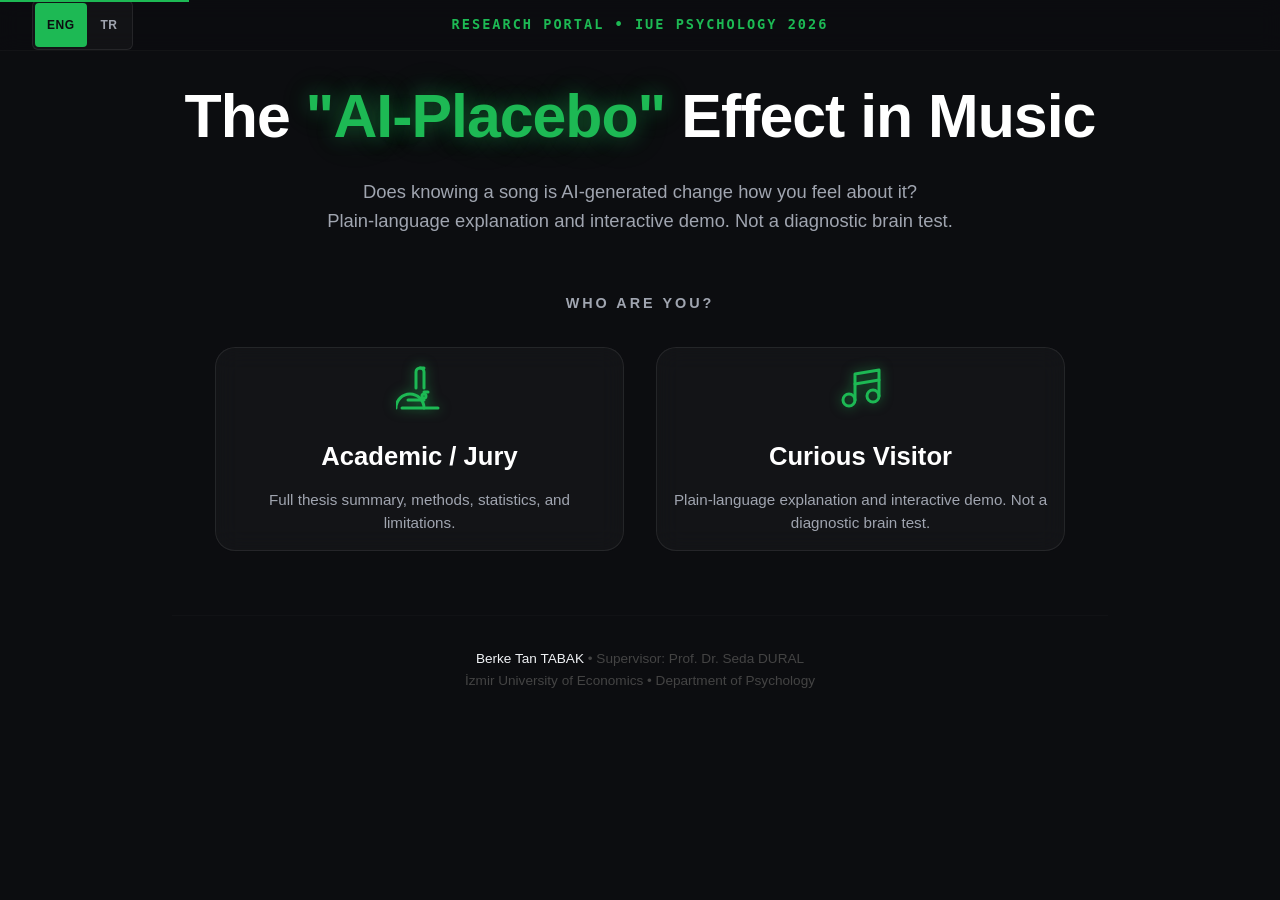
==== commit 3d79c77e: "fix: update cache buster and add viewport-fit cover for mobile" ====
--- a/index.html
+++ b/index.html
@@ -3,10 +3,10 @@
 
 <head>
     <meta charset="UTF-8">
-    <meta name="viewport" content="width=device-width, initial-scale=1.0, maximum-scale=5.0">
+    <meta name="viewport" content="width=device-width, initial-scale=1.0, maximum-scale=5.0, viewport-fit=cover">
     <meta http-equiv="X-UA-Compatible" content="ie=edge">
     <title>Neuro-Cognitive Dynamics of AI Attribution in Music</title>
-    <link rel="stylesheet" href="styles.css?v=2.0">
+    <link rel="stylesheet" href="styles.css?v=3.0">
     <link rel="preload" href="/assets/fonts/outfit-900-latin.woff2?v=2" as="font" type="font/woff2" crossorigin>
     <link rel="preload" href="/assets/fonts/inter-400-latin.woff2?v=2" as="font" type="font/woff2" crossorigin>
     <script src="/assets/vendor/chart.umd.js?v=1.6" defer></script>
--- a/styles.css
+++ b/styles.css
@@ -893,15 +893,16 @@
     pointer-events: auto;
 }
 .role-container {
-    padding: 6rem 2rem 4rem 2rem;
+    padding: 80px 2rem 4rem 2rem;
     display: flex;
     flex-direction: column;
     align-items: center;
-    justify-content: center;
+    justify-content: flex-start;
     max-width: 1000px;
     width: 100%;
     height: auto;
     min-height: 100vh;
+    min-height: 100dvh;
 }
 
 /* NEW LANDING UI */
@@ -1039,10 +1040,21 @@
         gap: 1.5rem;
     }
     .landing-header-center {
-        display: none;
+        position: static;
+        transform: none;
+        font-size: 0.65rem;
+        letter-spacing: 1px;
+        text-align: center;
+        white-space: normal;
+        max-width: 60%;
+        line-height: 1.3;
+    }
+    .landing-header {
+        padding: 0 1rem;
+        height: 56px;
     }
     .role-container {
-        padding-top: 5rem;
+        padding-top: 72px;
     }
     .role-card {
         padding: 2rem 1.5rem;
@@ -1932,7 +1944,6 @@
 
     /* Landing page stacking */
     .role-cards { flex-direction: column; gap: 1rem; width: 100%; }
-    .role-overlay { padding: 3rem 1rem; }
     .landing-title { font-size: clamp(1.8rem, 8vw, 3rem) !important; }
     .landing-sub { font-size: 1rem; padding: 0 0.5rem; }
 
@@ -1992,7 +2003,7 @@
 /* Small phone breakpoint */
 @media (max-width: 480px) {
     body { padding: 0.5rem; }
-    .role-container { padding: 1.5rem 0.5rem; }
+    .role-container { padding: 72px 0.5rem 1.5rem 0.5rem; }
     .landing-title { font-size: clamp(1.5rem, 10vw, 2.4rem) !important; }
     .portal-badge { font-size: 0.75rem; letter-spacing: 2px; }
     .who-are-you { font-size: 0.75rem; letter-spacing: 2px; }
@@ -2013,8 +2024,8 @@
 /* MOBILE RESPONSIVENESS (Anti-Overflow, Flex-Fix) */
 @media (max-width: 768px) {
     .role-container {
-        justify-content: flex-start; /* İçeriği yukarı yapıştırır, ortalamaz */
-        padding-top: 80px; /* Üstten logonun/başlığın görünmesi için güvenli boşluk */
+        justify-content: flex-start;
+        padding-top: 72px;
         padding-bottom: 40px; 
     }
 
@@ -2584,3 +2595,18 @@
     margin-top: 2rem;
 }
 
+
+/* MOBILE FIX FOR LANDING TITLE */
+@media (max-width: 768px) {
+    .role-container {
+        padding-top: 72px;
+        justify-content: flex-start;
+    }
+    .landing-title {
+        position: relative;
+        z-index: 10;
+        display: block;
+        margin-top: 10px;
+    }
+}
+
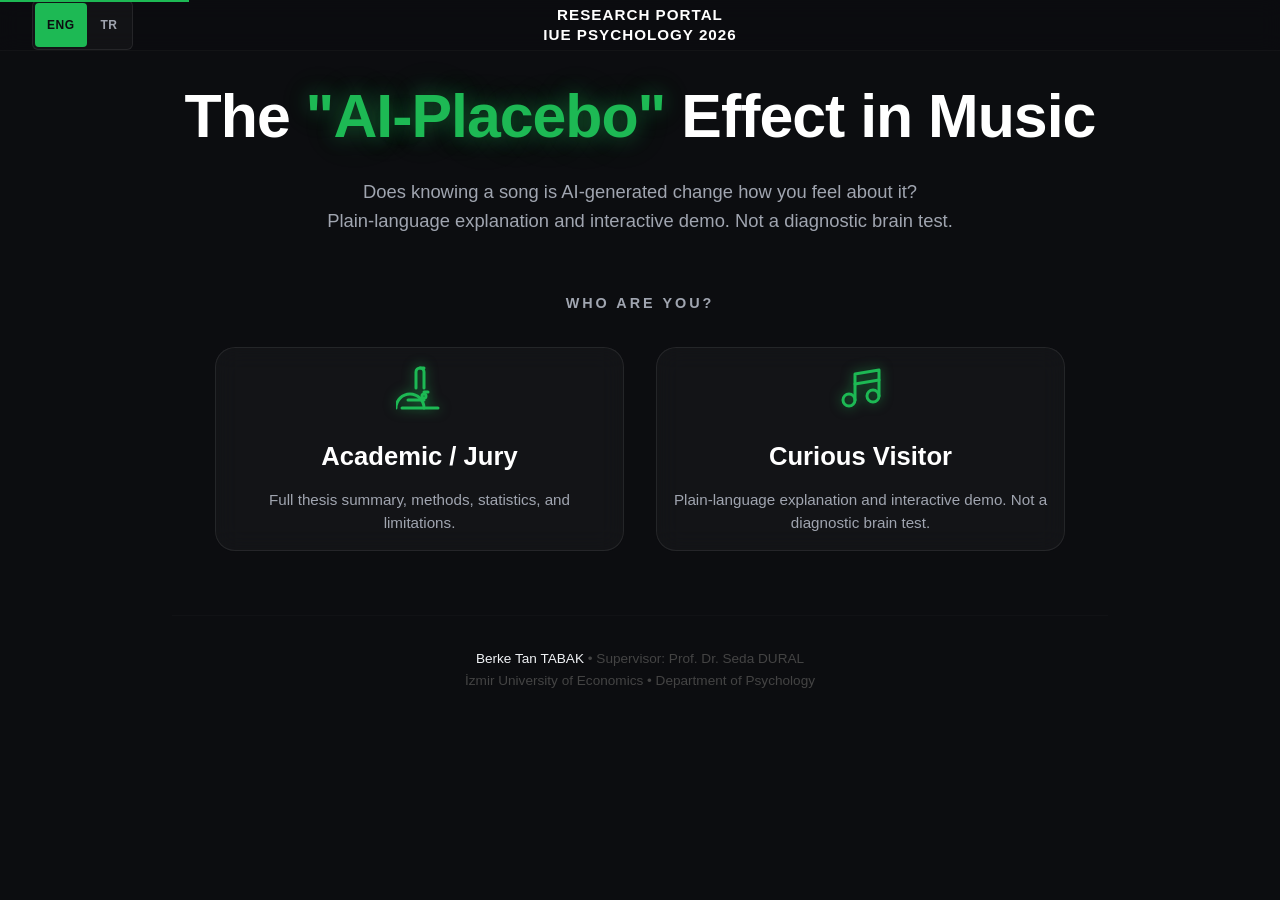
==== commit 3a80f80a: "style: update landing header text to match clean sans-serif two-line format" ====
--- a/index.html
+++ b/index.html
@@ -66,7 +66,7 @@
     <!-- ROLE SELECTION OVERLAY -->
     <div class="role-overlay active" id="roleOverlay" role="dialog" aria-modal="true" aria-labelledby="role-title">
         <header class="landing-header">
-            <div class="landing-header-center" id="role-title" data-i18n="portal-badge">RESEARCH PORTAL &bull; IUE PSYCHOLOGY 2026</div>
+            <div class="landing-header-center" id="role-title" data-i18n="portal-badge">RESEARCH PORTAL<br>IUE PSYCHOLOGY 2026</div>
             <div class="lang-switcher" id="langSwitcher" role="group" aria-label="Language">
                 <button class="lang-btn active" id="lang-en" data-action="setLanguage" data-arg="en" aria-pressed="true">ENG</button>
                 <button class="lang-btn" id="lang-tr" data-action="setLanguage" data-arg="tr" aria-pressed="false">TR</button>
--- a/styles.css
+++ b/styles.css
@@ -911,11 +911,11 @@
     top: 0;
     left: 0;
     width: 100%;
-    height: 60px;
+    height: calc(60px + env(safe-area-inset-top));
     display: flex;
     justify-content: space-between;
     align-items: center;
-    padding: 0 2rem;
+    padding: env(safe-area-inset-top) 2rem 0 2rem;
     background: rgba(12, 13, 16, 0.6);
     backdrop-filter: blur(10px);
     border-bottom: 1px solid rgba(255, 255, 255, 0.03);
@@ -926,12 +926,14 @@
     position: absolute;
     left: 50%;
     transform: translateX(-50%);
-    color: var(--accent);
-    font-weight: 700;
-    letter-spacing: 2px;
-    font-size: 0.85rem;
+    color: #fff;
+    font-weight: 800;
+    letter-spacing: 1px;
+    font-size: 0.95rem;
+    line-height: 1.3;
+    text-align: center;
     text-transform: uppercase;
-    font-family: var(--font-mono);
+    font-family: var(--font-heading);
 }
 
 .landing-title {
@@ -1050,11 +1052,11 @@
         line-height: 1.3;
     }
     .landing-header {
-        padding: 0 1rem;
-        height: 56px;
+        padding: env(safe-area-inset-top) 1rem 0 1rem;
+        height: calc(56px + env(safe-area-inset-top));
     }
     .role-container {
-        padding-top: 72px;
+        padding-top: calc(72px + env(safe-area-inset-top));
     }
     .role-card {
         padding: 2rem 1.5rem;
@@ -2003,7 +2005,7 @@
 /* Small phone breakpoint */
 @media (max-width: 480px) {
     body { padding: 0.5rem; }
-    .role-container { padding: 72px 0.5rem 1.5rem 0.5rem; }
+    .role-container { padding: calc(72px + env(safe-area-inset-top)) 0.5rem 1.5rem 0.5rem; }
     .landing-title { font-size: clamp(1.5rem, 10vw, 2.4rem) !important; }
     .portal-badge { font-size: 0.75rem; letter-spacing: 2px; }
     .who-are-you { font-size: 0.75rem; letter-spacing: 2px; }
@@ -2025,7 +2027,7 @@
 @media (max-width: 768px) {
     .role-container {
         justify-content: flex-start;
-        padding-top: 72px;
+        padding-top: calc(72px + env(safe-area-inset-top));
         padding-bottom: 40px; 
     }
 
@@ -2599,7 +2601,7 @@
 /* MOBILE FIX FOR LANDING TITLE */
 @media (max-width: 768px) {
     .role-container {
-        padding-top: 72px;
+        padding-top: calc(72px + env(safe-area-inset-top));
         justify-content: flex-start;
     }
     .landing-title {
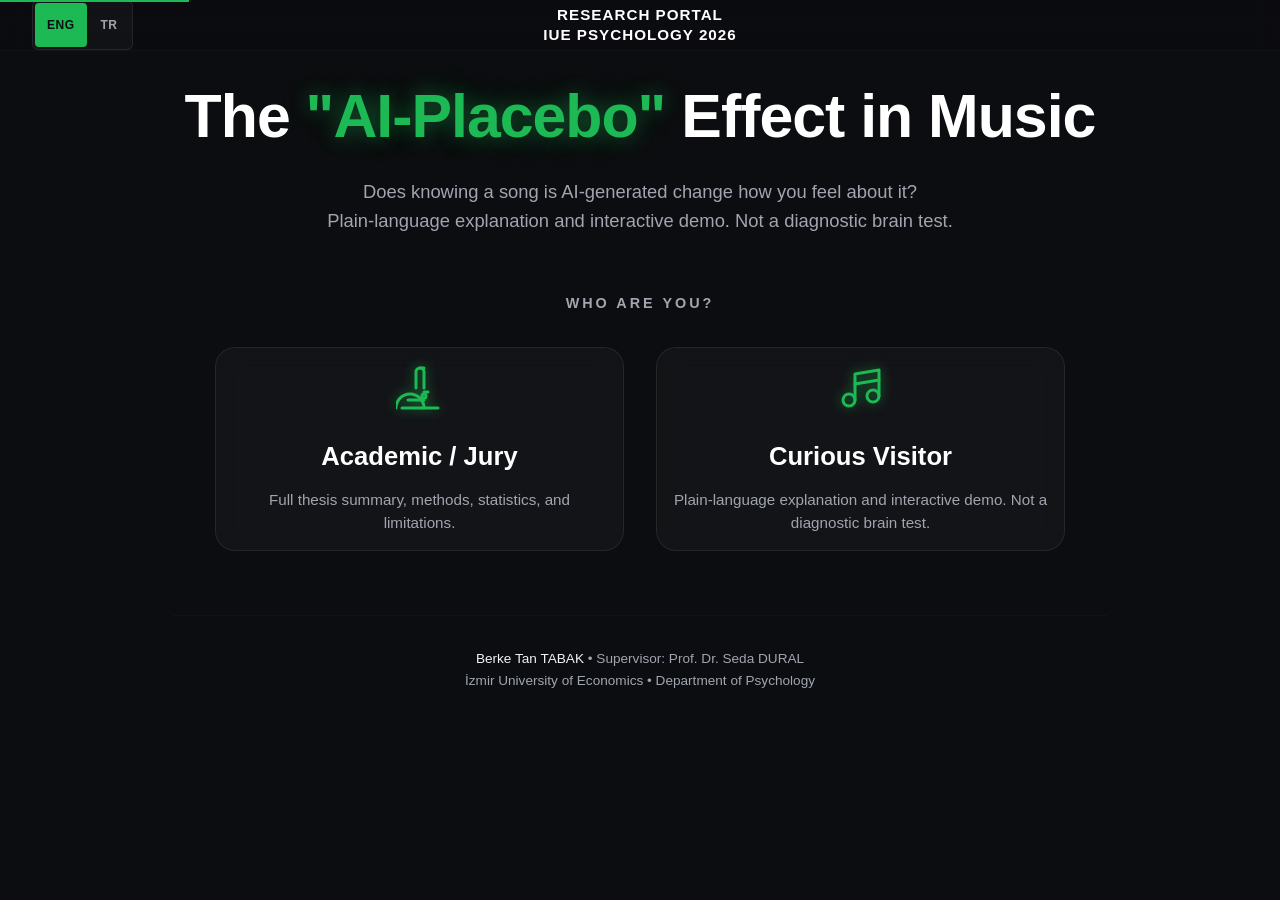
==== commit 3d7b4661: "Mobile: institution text split into two lines" ====
--- a/index.html
+++ b/index.html
@@ -6,7 +6,7 @@
     <meta name="viewport" content="width=device-width, initial-scale=1.0, maximum-scale=5.0, viewport-fit=cover">
     <meta http-equiv="X-UA-Compatible" content="ie=edge">
     <title>Neuro-Cognitive Dynamics of AI Attribution in Music</title>
-    <link rel="stylesheet" href="styles.css?v=3.0">
+    <link rel="stylesheet" href="styles.css?v=3.2">
     <link rel="preload" href="/assets/fonts/outfit-900-latin.woff2?v=2" as="font" type="font/woff2" crossorigin>
     <link rel="preload" href="/assets/fonts/inter-400-latin.woff2?v=2" as="font" type="font/woff2" crossorigin>
     <script src="/assets/vendor/chart.umd.js?v=1.6" defer></script>
@@ -73,7 +73,7 @@
             </div>
         </header>
         <div class="role-container">
-            <h1 class="landing-title" data-i18n="landing-title">The <span class="accent">"AI-Placebo"</span> Effect in Music</h1>
+            <h2 class="landing-title" data-i18n="landing-title">The <span class="accent">"AI-Placebo"</span> Effect in Music</h2>
             
             <p class="landing-sub" data-i18n="landing-sub">Does knowing a song is AI-generated change how you feel about it?<br>
             Explore the neuroscience behind music perception and label bias.</p>
@@ -111,7 +111,7 @@
             </div>
             <div class="landing-footer">
                 <a href="mailto:berke.tan.tabak@gmail.com" class="footer-email-link">Berke Tan TABAK</a> &bull; <span data-i18n="supervisor">Supervisor: Prof. Dr. Seda DURAL</span><br>
-                <span data-i18n="institution">İzmir University of Economics &bull; Department of Psychology</span>
+                <span data-i18n="institution">İzmir University of Economics<span class="inst-sep"> &bull; </span><br class="inst-br">Department of Psychology</span>
             </div>
         </div>
     </div>
@@ -533,9 +533,8 @@
 
     <!-- EXPERIMENT OVERLAY -->
     <div class="exp-overlay" id="expOverlay">
-        <button class="exp-close" data-action="closeExperience" data-i18n="btn-kapat">CLOSE</button>
-        
         <div class="exp-content">
+            <button class="exp-close" data-action="closeExperience" data-i18n="btn-kapat">CLOSE</button>
             <!-- STAGE 1: Intro -->
             <div class="exp-stage" id="stage1">
                 <div class="exp-stage-inner">
@@ -588,20 +587,26 @@
                     <div class="survey-form" id="surveyForm">
                         <div class="survey-q">
                             <label data-i18n="exp-originality">1. How original did this track feel?</label>
-                            <div class="likert-scale" id="q1">
-                                <span data-action="selectLikert" data-arg="q1,1" role="radio" aria-checked="false" tabindex="0">1</span><span data-action="selectLikert" data-arg="q1,2" role="radio" aria-checked="false" tabindex="0">2</span><span data-action="selectLikert" data-arg="q1,3" role="radio" aria-checked="false" tabindex="0">3</span><span data-action="selectLikert" data-arg="q1,4" role="radio" aria-checked="false" tabindex="0">4</span><span data-action="selectLikert" data-arg="q1,5" role="radio" aria-checked="false" tabindex="0">5</span><span data-action="selectLikert" data-arg="q1,6" role="radio" aria-checked="false" tabindex="0">6</span><span data-action="selectLikert" data-arg="q1,7" role="radio" aria-checked="false" tabindex="0">7</span>
+                            <div class="likert-group" role="radiogroup" aria-label="Originality rating">
+                                <div class="likert-scale" id="q1">
+                                    <span data-action="selectLikert" data-arg="q1,1" role="radio" aria-checked="false" tabindex="0">1</span><span data-action="selectLikert" data-arg="q1,2" role="radio" aria-checked="false" tabindex="0">2</span><span data-action="selectLikert" data-arg="q1,3" role="radio" aria-checked="false" tabindex="0">3</span><span data-action="selectLikert" data-arg="q1,4" role="radio" aria-checked="false" tabindex="0">4</span><span data-action="selectLikert" data-arg="q1,5" role="radio" aria-checked="false" tabindex="0">5</span><span data-action="selectLikert" data-arg="q1,6" role="radio" aria-checked="false" tabindex="0">6</span><span data-action="selectLikert" data-arg="q1,7" role="radio" aria-checked="false" tabindex="0">7</span>
+                                </div>
                             </div>
                         </div>
                         <div class="survey-q">
                             <label data-i18n="exp-ei">2. How much emotion do you think the producer put into this song?</label>
-                            <div class="likert-scale" id="q2">
-                                <span data-action="selectLikert" data-arg="q2,1" role="radio" aria-checked="false" tabindex="0">1</span><span data-action="selectLikert" data-arg="q2,2" role="radio" aria-checked="false" tabindex="0">2</span><span data-action="selectLikert" data-arg="q2,3" role="radio" aria-checked="false" tabindex="0">3</span><span data-action="selectLikert" data-arg="q2,4" role="radio" aria-checked="false" tabindex="0">4</span><span data-action="selectLikert" data-arg="q2,5" role="radio" aria-checked="false" tabindex="0">5</span><span data-action="selectLikert" data-arg="q2,6" role="radio" aria-checked="false" tabindex="0">6</span><span data-action="selectLikert" data-arg="q2,7" role="radio" aria-checked="false" tabindex="0">7</span>
+                            <div class="likert-group" role="radiogroup" aria-label="Emotional investment rating">
+                                <div class="likert-scale" id="q2">
+                                    <span data-action="selectLikert" data-arg="q2,1" role="radio" aria-checked="false" tabindex="0">1</span><span data-action="selectLikert" data-arg="q2,2" role="radio" aria-checked="false" tabindex="0">2</span><span data-action="selectLikert" data-arg="q2,3" role="radio" aria-checked="false" tabindex="0">3</span><span data-action="selectLikert" data-arg="q2,4" role="radio" aria-checked="false" tabindex="0">4</span><span data-action="selectLikert" data-arg="q2,5" role="radio" aria-checked="false" tabindex="0">5</span><span data-action="selectLikert" data-arg="q2,6" role="radio" aria-checked="false" tabindex="0">6</span><span data-action="selectLikert" data-arg="q2,7" role="radio" aria-checked="false" tabindex="0">7</span>
+                                </div>
                             </div>
                         </div>
                         <div class="survey-q">
                             <label data-i18n="exp-quality">3. How would you rate the technical quality?</label>
-                            <div class="likert-scale" id="q3">
-                                <span data-action="selectLikert" data-arg="q3,1" role="radio" aria-checked="false" tabindex="0">1</span><span data-action="selectLikert" data-arg="q3,2" role="radio" aria-checked="false" tabindex="0">2</span><span data-action="selectLikert" data-arg="q3,3" role="radio" aria-checked="false" tabindex="0">3</span><span data-action="selectLikert" data-arg="q3,4" role="radio" aria-checked="false" tabindex="0">4</span><span data-action="selectLikert" data-arg="q3,5" role="radio" aria-checked="false" tabindex="0">5</span><span data-action="selectLikert" data-arg="q3,6" role="radio" aria-checked="false" tabindex="0">6</span><span data-action="selectLikert" data-arg="q3,7" role="radio" aria-checked="false" tabindex="0">7</span>
+                            <div class="likert-group" role="radiogroup" aria-label="Technical quality rating">
+                                <div class="likert-scale" id="q3">
+                                    <span data-action="selectLikert" data-arg="q3,1" role="radio" aria-checked="false" tabindex="0">1</span><span data-action="selectLikert" data-arg="q3,2" role="radio" aria-checked="false" tabindex="0">2</span><span data-action="selectLikert" data-arg="q3,3" role="radio" aria-checked="false" tabindex="0">3</span><span data-action="selectLikert" data-arg="q3,4" role="radio" aria-checked="false" tabindex="0">4</span><span data-action="selectLikert" data-arg="q3,5" role="radio" aria-checked="false" tabindex="0">5</span><span data-action="selectLikert" data-arg="q3,6" role="radio" aria-checked="false" tabindex="0">6</span><span data-action="selectLikert" data-arg="q3,7" role="radio" aria-checked="false" tabindex="0">7</span>
+                                </div>
                             </div>
                         </div>
                         <button class="exp-next-btn" id="nextSongBtn" data-action="nextQuizSong" data-i18n="exp-next-song">Next Track &rarr;</button>
@@ -690,7 +695,10 @@
                             <div class="card u-ta-p">
                                 <h3 class="u-clr-fs-mb-2"><span data-i18n='v-dash-3'>Your brain would have done this:</span></h3>
                                 <div class="brain-glow-wrapper playing-ai u-m-w-h">
-                                    <img src="assets/brain_heatmap.png" alt="Right prefrontal cortex activation heatmap — higher HbO2 response under the AI label." class="u-w-h-br-of" width="1024" height="1024" loading="lazy" decoding="async">
+                                    <picture>
+                                        <source srcset="assets/brain_heatmap.webp" type="image/webp">
+                                        <img src="assets/brain_heatmap.png" alt="Right prefrontal cortex activation heatmap — higher HbO2 response under the AI label." class="u-w-h-br-of" width="1024" height="1024" loading="lazy" decoding="async">
+                                    </picture>
                                 </div>
                                 <p class="u-fs-clr-lh"><span data-i18n='v-dash-3d'>When you saw the 'AI' label, your right prefrontal cortex would have worked harder — in the average participant, by about <strong class="u-text-white">54%</strong>. That's the brain saying "wait, let me think about this."</span></p>
                             </div>
@@ -740,6 +748,6 @@
             </div>
         </div>
     </div>
-    <script src="script.js?v=1.8" defer></script>
+    <script src="script.js?v=2.0" defer></script>
 </body>
 </html>
--- a/styles.css
+++ b/styles.css
@@ -1,3 +1,9 @@
+*,
+*::before,
+*::after{
+    box-sizing:border-box;
+}
+
 /* === WO5: Self-hosted font faces === */
 /* latin-ext */
 @font-face {
@@ -754,19 +760,31 @@
 .mt-3 { margin-top: 1.5rem; }
 
 /* OVERLAY */
+.overlay {
+    width: 100%;
+}
+
 .dashboard-overlay {
     position: fixed;
     top: 0; left: 0; right: 0; bottom: 0;
     background: rgba(0,0,0,0.85);
     backdrop-filter: blur(10px);
-    display: flex;
-    flex-wrap: wrap;
-    justify-content: center;
-    align-items: center;
+    /* Overlay kendisi scroll container — içerik kesilmez */
+    display: flex;
+    flex-direction: column;
+    justify-content: flex-start;
+    align-items: center;
+    overflow-y: auto;
+    overflow-x: hidden;
+    -webkit-overflow-scrolling: touch;
+    overscroll-behavior: contain;
     z-index: 3000;
     opacity: 0;
     pointer-events: none;
     transition: opacity 0.3s ease;
+    /* iOS safe area dolgusu */
+    padding: env(safe-area-inset-top, 0px) env(safe-area-inset-right, 0px)
+             env(safe-area-inset-bottom, 0px) env(safe-area-inset-left, 0px);
 }
 
 .dashboard-overlay.active {
@@ -785,6 +803,8 @@
     box-shadow: 0 20px 50px rgba(0,0,0,0.5);
     transform: translateY(20px);
     transition: transform 0.3s ease;
+    /* max-height kaldırıldı — overlay scroll ediyor */
+    margin: auto;  /* dikey ortalama: içerik kısa olduğunda ortalanır */
 }
 
 .dashboard-overlay.active .dashboard-content {
@@ -792,15 +812,31 @@
 }
 
 .close-btn {
-    position: absolute;
-    top: 1rem;
-    right: 1.5rem;
-    background: none;
-    border: none;
+    /* sticky: kart içinde scroll edilse de üstte kalır */
+    position: sticky;
+    top: 0.5rem;
+    /* Sağa yasla */
+    align-self: flex-end;
+    margin-left: auto;
+    margin-bottom: -2.5rem; /* başlık ile örtüşmesin */
+    background: rgba(30,30,30,0.75);
+    border: 1px solid rgba(255,255,255,0.15);
+    border-radius: 50%;
     color: #fff;
-    font-size: 2rem;
+    font-size: 1.5rem;
+    width: 44px;
+    height: 44px;
+    min-width: 44px;
+    display: flex;
+    align-items: center;
+    justify-content: center;
     cursor: pointer;
-}
+    z-index: 10;
+    backdrop-filter: blur(6px);
+    -webkit-backdrop-filter: blur(6px);
+    transition: background 0.2s;
+}
+.close-btn:hover { background: rgba(80,80,80,0.9); }
 
 .dashboard-grid {
     display: grid;
@@ -973,7 +1009,7 @@
 .landing-footer {
     margin-top: 4rem;
     text-align: center;
-    color: #444;
+    color: var(--text-muted);
     font-size: 0.85rem;
     line-height: 1.6;
     border-top: 1px solid rgba(255, 255, 255, 0.02);
@@ -1063,6 +1099,14 @@
     }
 }
 
+/* INSTITUTION LINE-BREAK (mobile: 2 lines, desktop: 1 line) */
+.inst-br { display: none; }
+.inst-sep { display: inline; }
+@media (max-width: 768px) {
+    .inst-br { display: inline; }
+    .inst-sep { display: none; }
+}
+
 /* VISIBILITY TOGGLES */
 body.mode-visitor .academic-only {
     display: none !important;
@@ -1075,6 +1119,9 @@
 }
 body.mode-visitor .poster-footer {
     grid-template-columns: 1.5fr 1fr; /* Rebalance footer space without the references column */
+}
+body.mode-academic .poster-footer {
+    display: none !important;
 }
 
 /* ACADEMIC ENHANCEMENTS */
@@ -1102,6 +1149,15 @@
     border: 1px solid var(--accent);
     z-index: 10;
 }
+@media (max-width: 768px) {
+    .academic-tooltip::after {
+        white-space: normal;
+        width: min(260px, 80vw);
+        left: 0;
+        transform: none;
+        font-size: 0.75rem;
+    }
+}
 .academic-tooltip:hover::after {
     opacity: 1;
 }
@@ -1180,21 +1236,32 @@
     display: inline-block;
 }
 .brain-glow-wrapper.playing-human {
-    animation: brainPulseHuman 1s infinite alternate;
+    animation: brainPulseHuman 1.2s infinite alternate ease-in-out;
     box-shadow: 0 0 50px rgba(29, 185, 84, 0.6);
+    will-change: transform, opacity;
 }
 .brain-glow-wrapper.playing-ai {
-    animation: brainPulseAI 1s infinite alternate;
+    animation: brainPulseAI 1.4s infinite alternate ease-in-out;
     box-shadow: 0 0 40px rgba(100, 150, 255, 0.4);
-}
-
+    will-change: transform, opacity;
+}
+
+/* GPU-dostu: yalnızca transform + opacity — filter animasyonu yok */
 @keyframes brainPulseHuman {
-    from { filter: brightness(1) saturate(1); transform: scale(1); }
-    to { filter: brightness(1.3) saturate(1.5); transform: scale(1.02); }
+    from { transform: scale(1);    opacity: 0.88; }
+    to   { transform: scale(1.03); opacity: 1;    }
 }
 @keyframes brainPulseAI {
-    from { filter: brightness(0.9) saturate(0.8) hue-rotate(0deg); transform: scale(1); }
-    to { filter: brightness(1.1) saturate(1) hue-rotate(30deg); transform: scale(1.01); }
+    from { transform: scale(1);    opacity: 0.82; }
+    to   { transform: scale(1.02); opacity: 0.97; }
+}
+
+/* Sabit filtre: animasyonsuz, sadece görsel ayrım için */
+.brain-glow-wrapper.playing-human img {
+    filter: brightness(1.15) saturate(1.2);
+}
+.brain-glow-wrapper.playing-ai img {
+    filter: brightness(0.95) saturate(0.85) hue-rotate(20deg);
 }
 
 .bar {
@@ -1210,8 +1277,16 @@
 .bar:nth-child(5) { animation-delay: 0.4s; }
 
 @keyframes soundWave {
-    0% { height: 5px; }
-    100% { height: 30px; }
+    0% { height: 8px; }
+    100% { height: 32px; }
+}
+/* Mobilde ses barları biraz daha belirgin */
+@media (max-width: 768px) {
+    .bar { width: 5px; }
+    @keyframes soundWave {
+        0% { height: 10px; }
+        100% { height: 28px; }
+    }
 }
 
 /* ============================================================
@@ -1266,24 +1341,42 @@
     overflow-y: auto;
     flex-direction: column;
     align-items: center;
-    justify-content: center;
+    justify-content: flex-start;
 }
 .exp-overlay.active { display: flex; }
 
+.exp-content {
+    width: 100%;
+    display: flex;
+    flex-direction: column;
+    align-items: center;
+    position: relative;
+}
+
 .exp-close {
+    /* fixed: overlay scroll edilse de her zaman sağ üstte görünür */
     position: fixed;
-    top: 1.5rem; right: 2rem;
-    background: rgba(255,255,255,0.08);
-    border: 1px solid rgba(255,255,255,0.15);
+    top: max(1rem, env(safe-area-inset-top, 1rem));
+    right: max(1rem, env(safe-area-inset-right, 1rem));
+    background: rgba(30,30,30,0.85);
+    border: 1px solid rgba(255,255,255,0.2);
     color: #fff;
     padding: 0.5rem 1.2rem;
     border-radius: 20px;
     font-size: 0.9rem;
     cursor: pointer;
-    z-index: 100;
+    z-index: 9999;
     transition: background 0.2s;
-}
-.exp-close:hover { background: rgba(255,255,255,0.18); }
+    /* Dokunma alanı garantisi */
+    min-width: 44px;
+    min-height: 44px;
+    display: flex;
+    align-items: center;
+    justify-content: center;
+    backdrop-filter: blur(8px);
+    -webkit-backdrop-filter: blur(8px);
+}
+.exp-close:hover { background: rgba(60,60,60,0.95); }
 
 .exp-stage { 
     width: 100%; 
@@ -1589,6 +1682,106 @@
     margin-bottom: 0.8rem;
     font-size: 1.05rem;
 }
+@media (max-width: 768px) {
+    .survey-q label {
+        font-size: 0.95rem;
+        margin-bottom: 0.6rem;
+        line-height: 1.4;
+    }
+    .survey-form {
+        gap: 1.25rem !important;
+        padding: 0 !important;
+    }
+    /* Sonraki Parça butonu — ekranın altında her zaman görünür */
+    .exp-next-btn {
+        position: sticky;
+        bottom: 1rem;
+        width: 100%;
+        max-width: 100% !important;
+        margin: 1rem 0 0 0 !important;
+        box-shadow: 0 -4px 20px rgba(0,0,0,0.6);
+        z-index: 10;
+    }
+}
+/* Likert scroll wrapper — fade ipucu için position:relative gerekli */
+.likert-group {
+    position: relative;
+}
+
+/* Sağ kenar fade — kaydırılabilir olduğunu gösterir */
+.likert-group::after {
+    content: '';
+    position: absolute;
+    top: 0;
+    right: 0;
+    width: 48px;
+    height: 100%;
+    background: linear-gradient(to right, transparent, #050809 85%);
+    pointer-events: none;
+    border-radius: 0 16px 16px 0;
+    transition: opacity 0.3s ease;
+    z-index: 2;
+}
+/* Kullanıcı sona kadar kaydırdığında ipucunu gizle */
+.likert-group.scrolled-end::after {
+    opacity: 0;
+}
+
+/* Kaydır ikonu — fade üzerinde */
+.likert-group::before {
+    content: '›';
+    position: absolute;
+    top: 50%;
+    right: 10px;
+    transform: translateY(-50%);
+    color: var(--accent);
+    font-size: 1.4rem;
+    font-weight: 900;
+    pointer-events: none;
+    z-index: 3;
+    animation: nudgeRight 1.2s ease-in-out infinite;
+    transition: opacity 0.3s ease;
+    line-height: 1;
+}
+.likert-group.scrolled-end::before {
+    opacity: 0;
+}
+@keyframes nudgeRight {
+    0%, 100% { transform: translateY(-50%) translateX(0); }
+    50%       { transform: translateY(-50%) translateX(4px); }
+}
+
+/* Masaüstünde fade/ikon gizle — wrap olduğu için scroll yok */
+@media (min-width: 769px) {
+    .likert-group::after,
+    .likert-group::before { display: none; }
+}
+
+/* Mobilde: tüm 7 buton tek satırda, kaydırmasız */
+@media (max-width: 768px) {
+    .likert-scale {
+        flex-wrap: nowrap !important;
+        overflow-x: visible !important;
+        overflow: visible !important;
+        justify-content: space-between !important;
+        padding: 0.4rem !important;
+        gap: 0.25rem !important;
+    }
+    .likert-scale span {
+        flex: 1 1 0% !important;
+        min-width: 0 !important;
+        width: auto !important;
+        height: auto !important;
+        aspect-ratio: 1 / 1 !important;
+        font-size: 0.85rem !important;
+    }
+    /* Scroll ipuçlarını gizle — artık scroll yok */
+    .likert-group::after,
+    .likert-group::before {
+        display: none !important;
+    }
+}
+
 .likert-scale {
     display: flex;
     flex-wrap: wrap;
@@ -1950,7 +2143,7 @@
     .landing-sub { font-size: 1rem; padding: 0 0.5rem; }
 
     /* Experience overlay */
-    .exp-stage { padding: 2rem 1rem; width: 100%; }
+    .exp-stage { padding: 4.5rem 1rem 2rem 1rem; width: 100%; }
     .exp-stage-inner { width: 100%; max-width: 100%; }
     .exp-choice-row { flex-direction: column; gap: 1rem; width: 100%; }
     .exp-choice-btn { width: 100%; min-width: 0; padding: 2rem 1rem; }
@@ -1974,9 +2167,19 @@
     .detail-bars { width: 100%; }
 
     /* Dashboard overlay */
-    .dashboard-content { padding: 2rem 1rem; width: 95vw; max-width: 100%; }
+    .dashboard-content { padding: 2rem 1rem; width: 95vw; max-width: 100%; position: relative; }
     .dashboard-grid { grid-template-columns: 1fr; width: 100%; }
     .dash-btn { padding: 1rem; width: 100%; }
+    .dashboard-content .close-btn {
+        position: absolute;
+        top: 1rem;
+        right: 1rem;
+        margin: 0;
+        z-index: 100;
+    }
+    #dash-title {
+        padding-right: 3.5rem;
+    }
 
     /* Charts */
     .main-chart, .secondary-chart { height: 200px; }
@@ -1996,10 +2199,9 @@
     body.mode-visitor .poster-footer { grid-template-columns: 1fr; }
 
     /* Close button */
-    .exp-close { top: 0.75rem; right: 0.75rem; font-size: 0.8rem; padding: 0.4rem 0.8rem; }
-
-    /* Likert */
-    .likert-scale span { width: 36px; height: 36px; font-size: 0.9rem; }
+    .exp-close { position: fixed; top: max(0.5rem, env(safe-area-inset-top, 0.5rem)); right: max(0.5rem, env(safe-area-inset-right, 0.5rem)); font-size: 0.8rem; padding: 0.4rem 0.9rem; }
+
+    /* Likert — flex-based sizing handled in earlier mobile block */
 }
 
 /* Small phone breakpoint */
@@ -2011,14 +2213,16 @@
     .who-are-you { font-size: 0.75rem; letter-spacing: 2px; }
     .exp-meter-row { grid-template-columns: 85px 1fr 35px; font-size: 0.75rem; }
     .exp-brain-img { width: min(220px, 85vw); }
+    .poster-container { padding: 0 0.5rem; }
+    .hypotheses-grid { grid-template-columns: repeat(auto-fit, minmax(240px, 1fr)); gap: 1rem; }
 }
 
 .no-scroll {
     overflow: hidden !important;
 }
 
-/* Input Optimization for iOS */
-input, select, textarea, .likert-scale span {
+/* Input Optimization for iOS — prevent auto-zoom */
+input, select, textarea {
     font-size: 16px !important;
 }
 
@@ -2483,132 +2687,70 @@
   -webkit-overflow-scrolling: touch !important;
 }
 
-/* 4. Single Column Layout on Mobile */
-@media (max-width: 768px) {
-  /* Fix 1-7 Survey Scales */
-  .survey-container, .likert-group, .rating-container, .likert-scale, .options-container {
-    flex-wrap: wrap !important;
-    justify-content: center !important;
+/* ================================================================
+   STAGE 2 (Quiz) — Masaüstünde tek ekrana sigdir, scroll olmasin
+   Sadece min-width: 769px (mobil etkilenmiyor)
+   ================================================================ */
+@media (min-width: 769px) {
+  #stage2.exp-stage {
+    padding: 1rem 2rem 0.5rem !important;
+    /* display: ASLA !important ile yazma — JS visibility'yi yonetiyor */
+    flex-direction: column !important;
+    min-height: 0 !important;
   }
-  
-  /* Fallback to column for survey if wrap is not enough */
-  .survey-container {
-    flex-direction: column !important;
-    width: 100% !important;
-    align-items: center !important;
+  #stage2 .exp-stage-inner {
+    gap: 0 !important;
   }
-
-  /* Reset main layouts to single column stack */
-  .poster-main {
-    column-count: 1 !important;
-    display: flex !important;
-    flex-direction: column !important;
-    width: 100% !important;
-    gap: 1rem !important;
+  /* Parça sayacı (PARÇA 1/4) */
+  #stage2 .exp-eyebrow {
+    margin-bottom: 0.3rem !important;
+    font-size: 0.72rem !important;
+    letter-spacing: 2px !important;
   }
-
-  .poster-footer, .poster-header, .header-top-bar, .interactive-zone, .header-controls {
-    display: flex !important;
-    flex-direction: column !important;
-    width: 100% !important;
-    align-items: center !important;
-    text-align: center !important;
-    gap: 1rem !important;
+  /* Baslik: "Bu bir AI tarafindan Uretilmistir." */
+  #stage2 .exp-title {
+    font-size: clamp(1.5rem, 3.5vw, 2.2rem) !important;
+    margin-bottom: 0.4rem !important;
+    line-height: 1.1 !important;
   }
-  
-  .col-left, .col-center, .col-right, .card, .flex-item {
-    width: 100% !important;
-    flex-basis: 100% !important;
-    display: block !important;
-    margin-left: 0 !important;
-    margin-right: 0 !important;
+  /* EQ barlari + play butonu bolumu */
+  #stage2 .exp-eq {
+    margin-bottom: 0.2rem !important;
   }
-  
-  .hypotheses-grid, .design-grid, .role-cards {
-    grid-template-columns: 1fr !important;
-    display: flex !important;
-    flex-direction: column !important;
-    width: 100% !important;
+  #stage2 .audio-control-panel {
+    margin-bottom: 0.3rem !important;
   }
-  
-  .card {
-    padding: 1rem !important;
+  /* Play butonu kucult */
+  #stage2 .quiz-play-btn {
+    width: 52px !important;
+    height: 52px !important;
   }
-  
-  .dashboard-content {
-    padding: 1.5rem !important;
-    width: 95% !important;
-    margin: 0 auto !important;
+  /* Survey form: sorular arasi bosluk azalt */
+  #stage2 .survey-form {
+    gap: 0.6rem !important;
+    margin-top: 0.4rem !important;
+    max-width: 680px !important;
   }
-}
-
-
-/* Additional Fallback and Exact Classes for Mobile Survey & Layout */
-@media (max-width: 768px) {
-  .survey-form, .survey-q, .chart-container {
-    flex-direction: column !important;
-    width: 100% !important;
-    align-items: center !important;
+  /* Soru etiketi */
+  #stage2 .survey-q label {
+    font-size: 0.95rem !important;
+    margin-bottom: 0.35rem !important;
   }
-  .likert-scale span {
-    flex: 1 1 auto;
-    min-width: 30px;
-    margin: 2px;
+  /* Likert itemlari kucult */
+  #stage2 .likert-scale {
+    padding: 0.35rem !important;
+    gap: 0.35rem !important;
   }
-}
-
-
-/* Additional Refinements based on UX Audit */
-@media (max-width: 768px) {
-  /* Ensure proper padding on the sides so text doesn't stick to the edges */
-  body, .poster-container {
-    padding-left: 15px !important;
-    padding-right: 15px !important;
+  #stage2 .likert-scale span {
+    width: 40px !important;
+    height: 40px !important;
+    font-size: 0.9rem !important;
   }
-
-  .dashboard-content {
-    padding-left: 15px !important;
-    padding-right: 15px !important;
-    width: 100% !important;
+  /* Sonraki Parca butonu */
+  #stage2 .exp-next-btn {
+    margin-top: 0.6rem !important;
+    margin-bottom: 0.5rem !important;
+    padding: 0.7rem 2rem !important;
+    font-size: 1rem !important;
   }
-
-  /* Likert Scale - Horizontal scroll instead of wrap for better UX */
-  .likert-scale {
-    flex-wrap: nowrap !important;
-    overflow-x: auto !important;
-    -webkit-overflow-scrolling: touch !important;
-    justify-content: flex-start !important;
-    width: 100% !important;
-    padding-bottom: 8px !important;
-  }
-  
-  .likert-scale span {
-    flex: 0 0 auto !important; /* Prevent shrinking */
-    min-width: 45px !important;
-  }
-}
-
-.footer-email-link {
-    color: #f0f2f5;
-    text-decoration: none;
-}
-
-.exp-final-btns-wrapper {
-    margin-top: 2rem;
-}
-
-
-/* MOBILE FIX FOR LANDING TITLE */
-@media (max-width: 768px) {
-    .role-container {
-        padding-top: calc(72px + env(safe-area-inset-top));
-        justify-content: flex-start;
-    }
-    .landing-title {
-        position: relative;
-        z-index: 10;
-        display: block;
-        margin-top: 10px;
-    }
-}
-
+}
